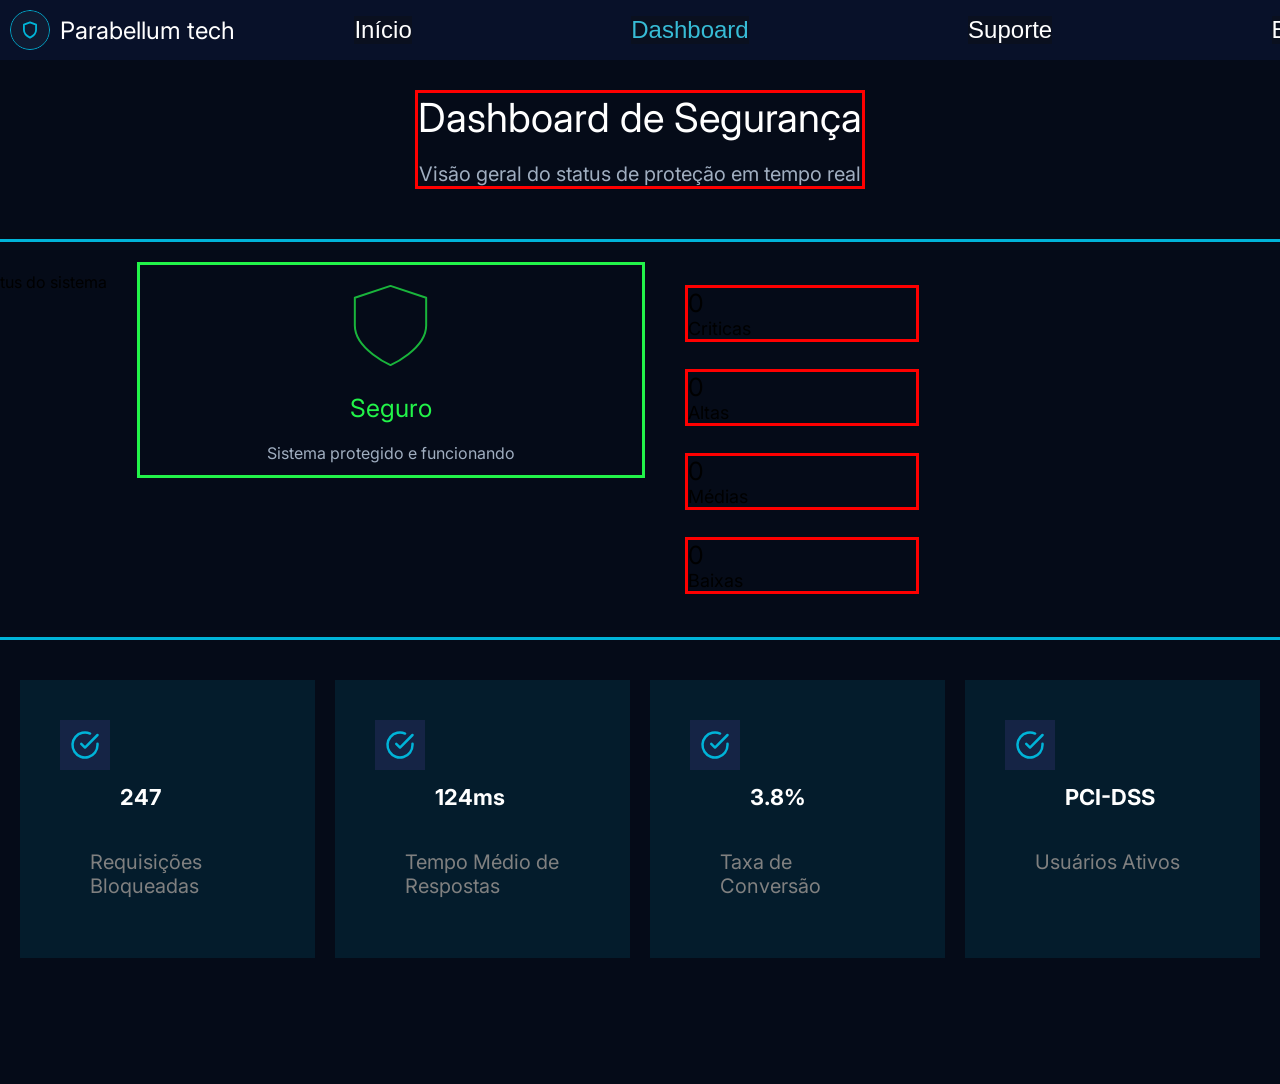
==== dashboard.html @ 0c48895d "criando primeira pagina dashboard" ====
<!DOCTYPE html>
<html lang="pt-br">
<head>
    <meta charset="UTF-8">
    <meta name="viewport" content="width=device-width, initial-scale=1.0">
    <title>Parabellum_tech</title>
    <link rel="stylesheet" href="dashboard.css">
</head>
<body>
    <header>
        <div class="cabecalho">
                <div class="logo-grupo"> 
                <img src="./pngs/Icon Button.svg" alt="Logo do grupo">
                <p>Parabellum tech</p>
                </div>
            <button class="inicioBtn"
                >Início
            </button>

            <button class="dashboardBtn">
                Dashboard
            </button>
    
            <button class="suporteBtn"
                >Suporte
            </button>
    
            <button class="entrarBtn"
                >Entrar
            </button>
    
        </div>
    </header>

    <div class="container">
        <div class="escrita_topo">
            <h>Dashboard de Segurança</h>
            <p>Visão geral do status de proteção em tempo real</p>
        </div>

        <div class="container_dahsboard">
            <div class="ss">
                <h>Status do sistema</h>
            </div>

            <div class="container_informativo">
                <img src="./pngs/Green_shild.svg">
                <h>Seguro</h>
                <p>Sistema protegido e funcionando</p>
            </div>

            <div class="cards_dash">

                <div class="criticas">
                    <h>0</h>
                    <p>Criticas</p>
                </div>

                <div class="altas">
                    <h>0</h>
                    <p>Altas</p>
                </div>

                 <div class="medias">
                    <h>0</h>
                    <p>Médias</p>
                </div>

                <div class="baixas">
                    <h>0</h>
                    <p>Baixas</p>
                </div>

            </div>

        </div>
            <div class="cards">
                
                <div class="card1">
                    <img src="./pngs/Check circle.svg">
                    <h1>247</h1>
                    <p>Requisições Bloqueadas</p>
                </div>
                
                <div class="card2">
                    <img src="./pngs/Check circle.svg">
                    <h1>124ms</h1>
                    <p>Tempo Médio de Respostas</p>
                </div>
                
                <div class="card3">
                    <img src="./pngs/Check circle.svg">
                    <h1>3.8%</h1>
                    <p>Taxa de Conversão</p>
                </div>
                
                <div class="card4">
                    <img src="./pngs/Check circle.svg">
                    <h1>PCI-DSS</h1>
                    <p>Usuários Ativos</p>
                </div>
            </div>


</div> 
</body>
</html>
---- dashboard.css ----
/*fontes*/
@import url('https://fonts.googleapis.com/css2?family=Inter:ital,opsz,wght@0,14..32,100..900;1,14..32,100..900&display=swap');

*{
    margin: 0;
    padding: 0;
    box-sizing: border-box;
}

body{
    font-family: 'Inter';
    background-color: #050B18;
}

/* Container principal */
.container{
    width:  100%;
    max-width: 1447px;
    min-height: 1024px;
    margin: auto; 

    border-radius: 40px;
    
    display: flex;
    flex-direction: column;
    align-items: center;

}

/* cabeçalho */
    .cabecalho
    {
        background-color: #081129;
        max-height: 69px;
        width: 1447px;
        margin: auto;
        padding: 10px;
        gap: 5px;

        display: flex;
        justify-content: space-between;
        align-items: center;
        font-size: 24px;
    }

    .logo-grupo {
    display: grid;
    grid-template-columns: auto auto;
    align-items: center;
    gap: 10px;
    }

    .logo-grupo img{
    border-radius: 50%;
    width: 40px;
    height: 40px;
    }

    .logo-grupo p
    {
    color: rgb(255, 255, 255);
    font-size: 24px;
    }

    .cabecalho button{
    font-size: 24px;
    margin-right: 100px;
    opacity: 1;

   background-color: #0A101F;
   border: none;
}

.inicioBtn, .dashboardBtn, .suporteBtn, .entrarBtn{
    color: rgb(255, 255, 255);
    font-size: 24px;
    margin-left: 10px; 
    background-color: none;
    cursor: pointer;

}

.serviçosBtn:hover, .inicioBtn:hover, .dashboardBtn:hover, .suporteBtn:hover, .entrarBtn:hover{
    color: #37bcd6;
    filter: brightness(0.9);
}

.dashboardBtn{
    color:#37bcd6;
    font-size: 24px;
    margin-left: 10px;
}

/*escrita prinipal*/

.escrita_topo{
    border: solid, red;
    display: flex;
    flex-direction: column;
    align-items: center;
    gap: 20px;
    margin: 30px;
}
.escrita_topo h{
    color: #ffffff;
    font-size: 40px;
}

.escrita_topo p{
    color: #A0AEC0;
    font-size: 20px;    
}

/* dashboard*/
.container_dahsboard{
    width: 1395px;
    height: 401px;

    display: flex;
    

    gap: 20px;
    padding: 20px;
    margin: 20px;

    border: #00B4D8, solid;
}

.ss{
    flex-direction: column;
    grid-template-columns: auto;
   justify-content: start;
    
    gap: 10px;
    padding: 10px;
}

.container_informativo{
    height: 216px;
    width: 508px;

    display: flex;
    flex-direction: column;
    align-items: center;
    justify-content: center;
    

    gap: 20px;

    margin: end;

    border: #22F449, solid;
}

.container_informativo h{
    font-size: 25px;
    color: #22F449;
}

.container_informativo p{
    font-size: 16px;
    color: #A0AEC0;
}

.cards_dash{
    display: grid;
    grid-template-columns: repeat 2, 1fr;
    align-items: center;
    


    min-Height: 74px;
    min-width: 274px;

    gap: 20px;
    padding: 20px;
}

.criticas, .altas, .medias, .baixas{
    border: solid, red;

    

 }

 .criticas h, .altas h, .medias h, .baixas h{
    font-size: 25px;
 }

 .criticas p, .altas p, .medias p, .baixas p{
    font-size: 18px;
 }

 /*cards*/

 .cards{
    min-width: 259px;
    min-height: 278px;
    
    display: grid;
    grid-template-columns: 1fr 1fr 1fr 1fr;
    gap: 20px;
    padding: 20px;
    
}

.card1, .card2, .card3, .card4{
    background-color: rgba(0, 180, 216, 0.1);   
    min-width: 259px;
    min-height: 278px;
    padding: 20px;
}
.cards h1{
    color: #ffffff;
    font-size: 22px;
    margin-left: 70px;  

    padding: 10px;
    
}

.cards p{
    color: #808080;
    font-size: 20px;    
    margin-left: 20px;
    
    padding: 30px;
}

.card1 img, .card2 img, .card3 img, .card4 img{
    width: 50px;
    height: 50px;
    margin-left: 20px;
    margin-top: 20px;
    padding: 10px;

    background: #152445;
}
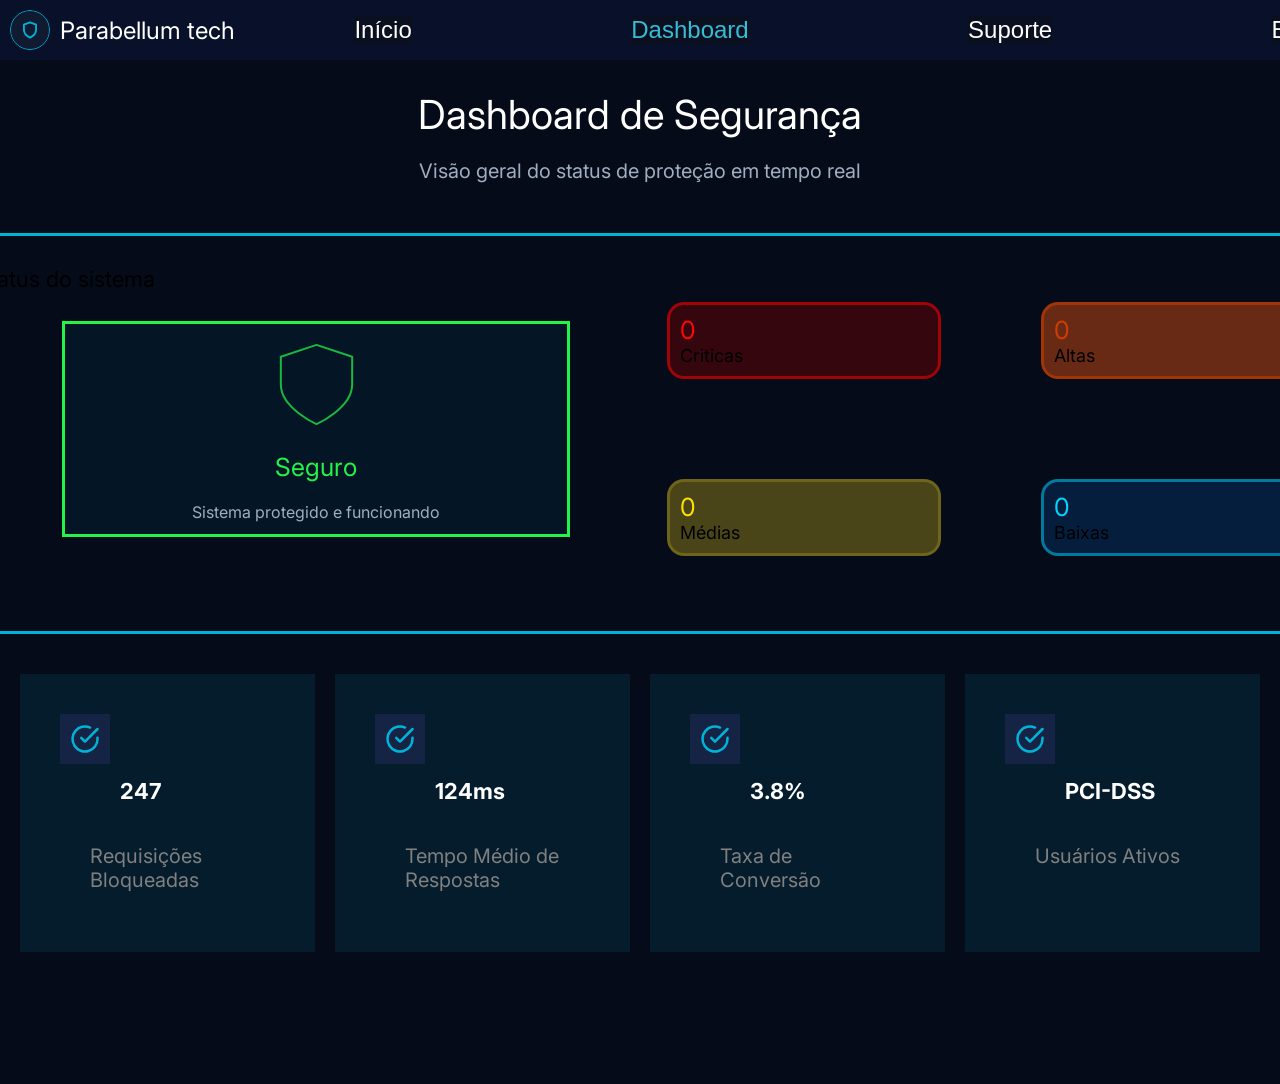
==== commit 92c48042: "primeira pagina do DB finalizada" ====
--- a/dashboard.html
+++ b/dashboard.html
@@ -43,36 +43,39 @@
                 <h>Status do sistema</h>
             </div>
 
-            <div class="container_informativo">
-                <img src="./pngs/Green_shild.svg">
-                <h>Seguro</h>
-                <p>Sistema protegido e funcionando</p>
+            <div class="alinhamento">
+                
+                <div class="container_informativo">
+                    <img src="./pngs/Green_shild.svg">
+                    <h>Seguro</h>
+                    <p>Sistema protegido e funcionando</p>
+                </div>
+                
+                <div class="cards_dash">
+                    
+                    <div class="criticas">
+                        <h>0</h>
+                        <p>Criticas</p>
+                    </div>
+                    
+                    <div class="altas">
+                        <h>0</h>
+                        <p>Altas</p>
+                    </div>
+                    
+                    <div class="medias">
+                        <h>0</h>
+                        <p>Médias</p>
+                    </div>
+                    
+                    <div class="baixas">
+                        <h>0</h>
+                        <p>Baixas</p>
+                    </div>
+                    
+                </div>
+                
             </div>
-
-            <div class="cards_dash">
-
-                <div class="criticas">
-                    <h>0</h>
-                    <p>Criticas</p>
-                </div>
-
-                <div class="altas">
-                    <h>0</h>
-                    <p>Altas</p>
-                </div>
-
-                 <div class="medias">
-                    <h>0</h>
-                    <p>Médias</p>
-                </div>
-
-                <div class="baixas">
-                    <h>0</h>
-                    <p>Baixas</p>
-                </div>
-
-            </div>
-
         </div>
             <div class="cards">
                 
--- a/dashboard.css
+++ b/dashboard.css
@@ -94,7 +94,6 @@
 /*escrita prinipal*/
 
 .escrita_topo{
-    border: solid, red;
     display: flex;
     flex-direction: column;
     align-items: center;
@@ -113,12 +112,10 @@
 
 /* dashboard*/
 .container_dahsboard{
+    
     width: 1395px;
     height: 401px;
 
-    display: flex;
-    
-
     gap: 20px;
     padding: 20px;
     margin: 20px;
@@ -127,12 +124,16 @@
 }
 
 .ss{
-    flex-direction: column;
-    grid-template-columns: auto;
-   justify-content: start;
-    
+    font-size: 22px;
+
     gap: 10px;
     padding: 10px;
+}
+
+.alinhamento{
+    display: flex;
+    justify-content: space-between;
+    
 }
 
 .container_informativo{
@@ -143,11 +144,13 @@
     flex-direction: column;
     align-items: center;
     justify-content: center;
-    
-
-    gap: 20px;
-
-    margin: end;
+
+    background-color: #05283B62;
+    
+
+    gap: 20px;
+
+    margin: auto;
 
     border: #22F449, solid;
 }
@@ -164,23 +167,22 @@
 
 .cards_dash{
     display: grid;
-    grid-template-columns: repeat 2, 1fr;
-    align-items: center;
-    
-
+    grid-template-columns: repeat(2,  1fr);
+
+    gap: 100px;
+
+}
+
+.criticas, .altas, .medias, .baixas{
 
     min-Height: 74px;
     min-width: 274px;
 
-    gap: 20px;
-    padding: 20px;
-}
-
-.criticas, .altas, .medias, .baixas{
-    border: solid, red;
-
-    
-
+    border-radius: 17px;
+    
+    
+    padding: 10px;
+    
  }
 
  .criticas h, .altas h, .medias h, .baixas h{
@@ -190,6 +192,43 @@
  .criticas p, .altas p, .medias p, .baixas p{
     font-size: 18px;
  }
+
+
+.criticas {
+    background-color: #82000064;
+    border: #ff00008a, solid;
+}
+ 
+.altas {
+    background-color: #9d3c13a7;
+    border: #ce3e0091, solid;
+}
+
+.medias {
+    background-color: #94861c7b;
+    border: #94861c7c, solid;
+}
+
+.baixas {
+    background-color: #08254cba;
+    border: #00b4d89e, solid;
+}
+
+.criticas h {
+    color: #ff0606;
+}
+
+.altas h {
+    color: #ce3e00;
+}
+
+.medias h {
+    color: #ffe100;
+}
+
+.baixas h {
+    color: #00d5ff;
+}
 
  /*cards*/
 
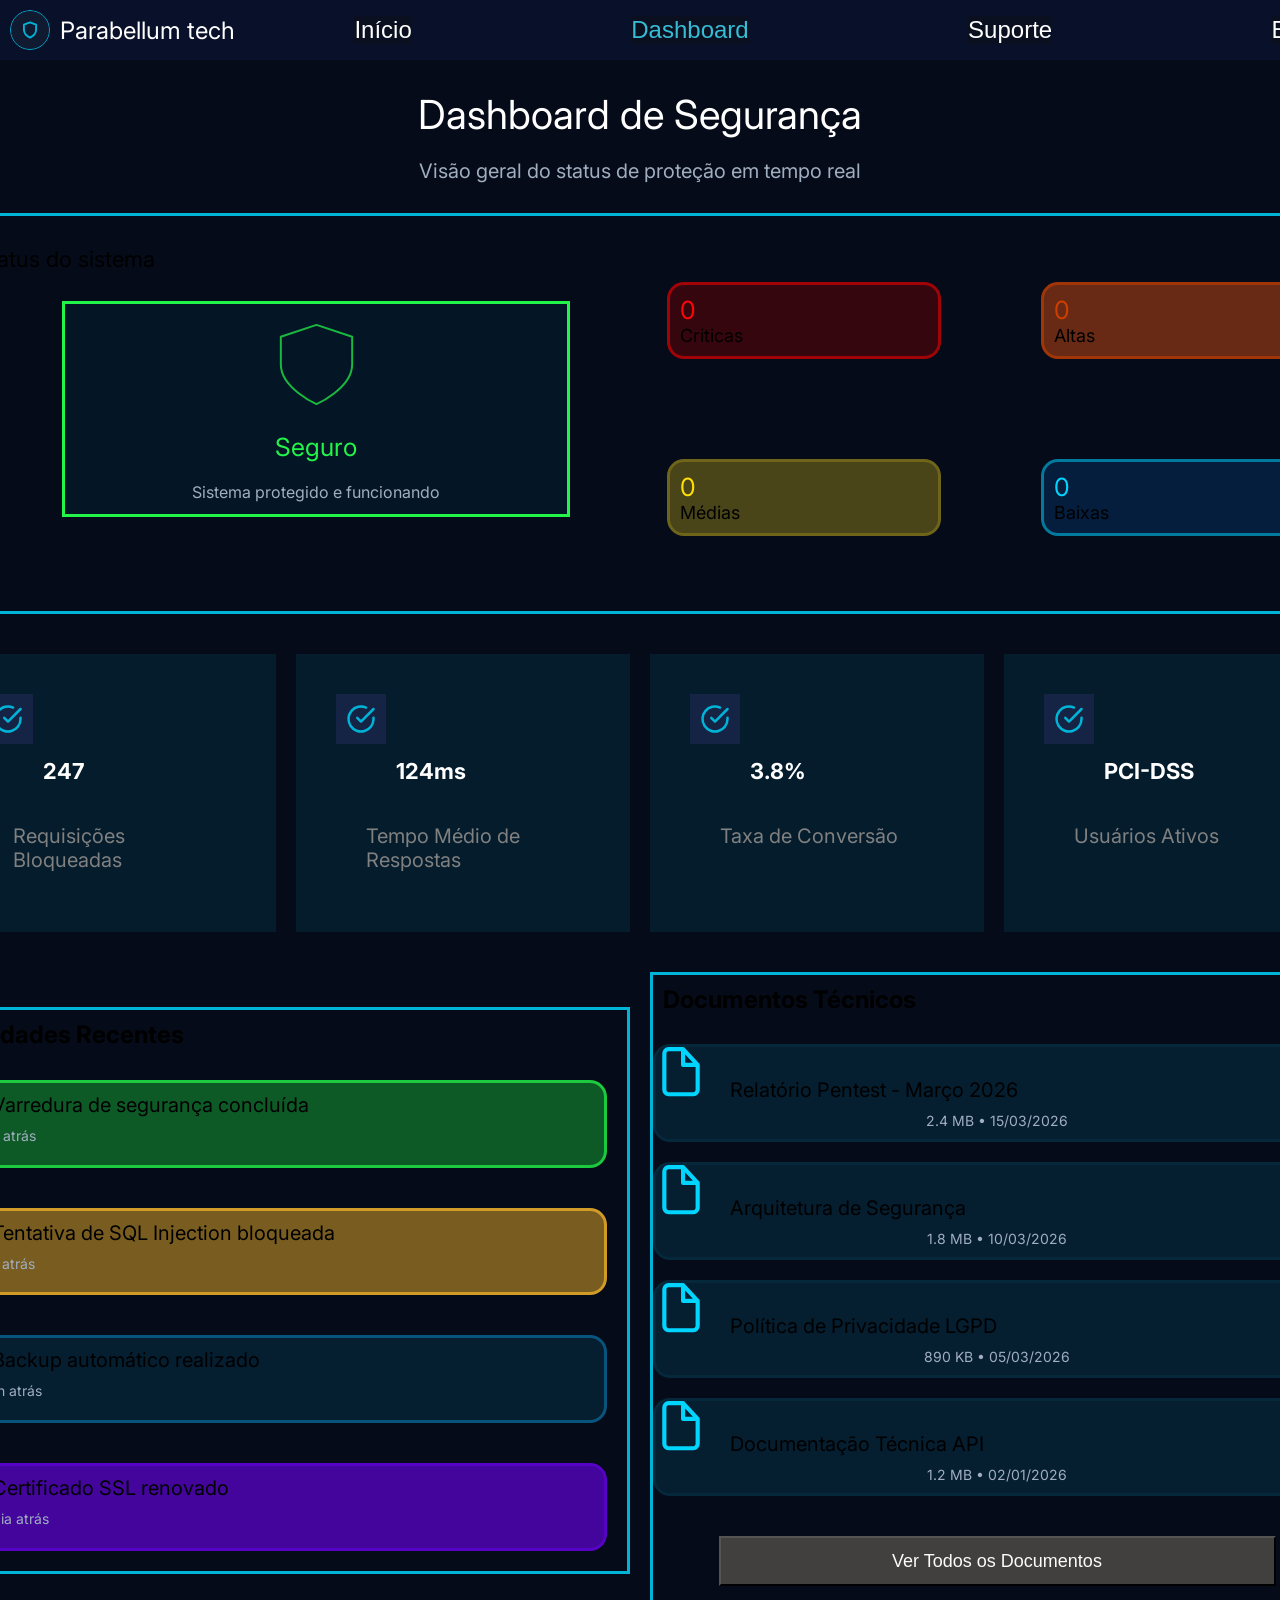
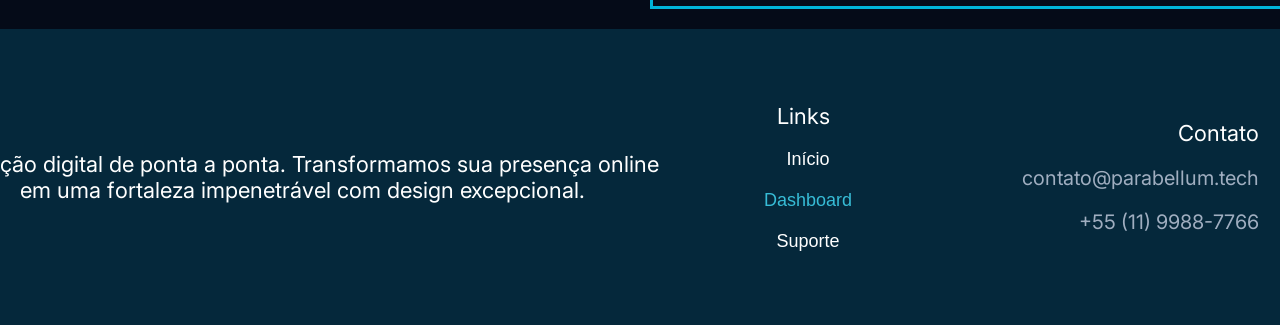
==== commit ad60c2ba: "Juntando os HTMLS e corrigindo espaçamento. Pendente corrigir bugs" ====
--- a/dashboard.html
+++ b/dashboard.html
@@ -33,6 +33,8 @@
     </header>
 
     <div class="container">
+    <section class="primeira_pagina">
+
         <div class="escrita_topo">
             <h>Dashboard de Segurança</h>
             <p>Visão geral do status de proteção em tempo real</p>
@@ -103,7 +105,99 @@
                     <p>Usuários Ativos</p>
                 </div>
             </div>
-
+        </section> 
+       
+        <section class="segunda_pagina">
+                    <div class="containers2">
+
+            <div class="caixa_at">
+                
+                <h1>Atividades Recentes</h1>
+                
+                <div class="caixa_verde">
+                    <h>Varredura de segurança concluída</h>
+                    <p>2h atrás</p>
+                </div>
+                
+                <div class="caixa_amarela">
+                    <h>Tentativa de SQL Injection bloqueada</h>
+                    <p>5h atrás</p>
+                </div>
+                
+                <div class="caixa_azul">
+                    <h>Backup automático realizado</h>
+                    <p>12h atrás </p>
+                </div>
+                
+                <div class="caixa_roxa">
+                    <h>Certificado SSL renovado</h>
+                    <p>1 dia atrás</p>
+                </div>
+                
+            </div>
+            
+            <div class="caixa_dc">
+                <h1>Documentos Técnicos</h1>
+                
+                <div class="retangulo1">
+                    <img src="./pngs/File.svg">
+                    <h>Relatório Pentest - Março 2026</h>
+                    <p>2.4 MB • 15/03/2026</p>
+                </div>
+                
+                <div class="retangulo2">
+                    <img src="./pngs/File.svg">
+                    <h>Arquitetura de Segurança</h>
+                    <p>1.8 MB • 10/03/2026</p>
+                </div>
+                
+                <div class="retangulo3">
+                    <img src="./pngs/File.svg">
+                    <h>Política de Privacidade LGPD</h>
+                    <p>890 KB • 05/03/2026</p>
+                </div>
+                
+                <div class="retangulo4">
+                    <img src="./pngs/File.svg">
+                    <h>Documentação Técnica API</h>
+                    <p>1.2 MB • 02/01/2026</p>
+                </div>
+                
+                <div class="vtd">
+                    <button class="vtdBtn">Ver Todos os Documentos</button>
+                </div>
+                
+            </div>
+            
+        </div>
+            
+            <footer class = "roda_pé">
+                <h>Proteção digital de ponta a ponta. Transformamos sua presença online
+                    <br> 
+                    em uma fortaleza impenetrável com design excepcional.</h>
+                    <div class = "container_link">
+                        <h>Links</h>
+                        <button class="inicioBtn"
+                        >Início
+                    </button>
+                    
+                <button class="dashboardBtn">
+                    Dashboard
+                </button>
+        
+                <button class="suporteBtn"
+                    >Suporte
+                </button>
+             </div>
+             <div class = "contato">
+                <h>Contato</h>
+                <br>
+                <p>contato@parabellum.tech</p>
+                <br>
+                <p>+55 (11) 9988-7766</p>
+        </footer>
+
+        </section>
 
 </div> 
 </body>
--- a/dashboard.css
+++ b/dashboard.css
@@ -275,3 +275,227 @@
 
     background: #152445;
 }
+
+
+/*segunda tela*/
+
+/*ativade recentes*/
+
+.containers2{
+    display: grid;
+    grid-template-columns: 1fr 1fr;
+}
+
+.caixa_at{
+    min-width: 694px;
+    min-height: 567px;
+    
+    margin: auto;   
+
+    border: solid, #00B4D8;
+    display: grid;
+}
+
+
+
+.caixa_verde, .caixa_amarela, .caixa_azul, .caixa_roxa{
+    
+    min-width: 518px;
+    min-height: 74px;
+
+    text-align: start;
+
+    border-radius: 17px;
+
+    margin: 20px;
+    
+    gap: 20px;
+    padding: 10px;
+}
+
+.caixa_verde h, .caixa_amarela h, .caixa_azul h, .caixa_roxa h{
+    font-size: 20px;
+    padding: 10px;
+
+    margin: 10px;
+ }
+
+ .caixa_verde p, .caixa_amarela p, .caixa_azul p, .caixa_roxa p{
+    font-size: 14px;
+    color: #A0AEC0;
+    margin: 10px;
+ }
+
+.caixa_verde {
+    background-color: #22f44857;
+    border: #22f448ba, solid;
+}
+ 
+.caixa_amarela {
+    background-color: #ffbc2c77;
+    border: #ffbc2ca7, solid;
+}
+
+.caixa_azul {
+    background-color: #05283baf;
+    border: #08547d, solid;
+}
+
+.caixa_roxa {
+    background-color: #5b03ceba;
+    border: #5b03cedf, solid;
+}
+
+
+
+/*documentacao*/
+
+.containers2 {
+    padding: 20px;
+    gap: 20px;
+}
+
+.containers2 h1{
+    padding: 10px;
+}
+
+.caixa_dc{
+min-width: 694px;
+min-height: 567px;
+
+    display: grid;
+     gap: 20px;
+
+    border: solid, #00B4D8;
+}
+
+
+.retangulo1, .retangulo2, .retangulo3, .retangulo4{
+    min-width: 518px;
+    min-height: 74px;
+
+    border-radius: 17px;
+
+
+}
+
+.retangulo1 img, .retangulo2 img, .retangulo3 img, .retangulo4 img{
+    width: 50px;
+    height: 50px;
+    align-items: start;
+    
+ 
+}
+
+.retangulo1 h, .retangulo2 h, .retangulo3 h, .retangulo4 h{
+    font-size: 20px;
+    padding: 10px;
+    margin: 10px;
+
+ }
+
+ .retangulo1 p, .retangulo2 p, .retangulo3 p, .retangulo4 p{
+    font-size: 14px;
+    color: #A0AEC0;
+    margin: 10px;
+
+    text-align: center;
+ }
+
+ .retangulo1, .retangulo2 , .retangulo3 , .retangulo4{
+    background-color: #05283baf;
+    border: #05283b, solid;
+}
+
+.vtd{
+    display: flex;
+    justify-content: center;
+}
+
+.vtdBtn{
+    color: #fcfcfc;
+    
+    font-size: 18px;
+
+    background-color: #423F3F;
+
+    cursor: pointer;
+    
+    min-width: 557px;
+    min-height: 50px;
+    margin: 20px;
+}
+
+.vtdBtn:hover{
+    color: #fcfcfc;
+    background-color: #313234;
+    filter: brightness(0.9);
+    transition: 0.3s;
+     }
+
+/*Roda Pé*/
+
+.roda_pé{
+    min-width: 1437px;
+    min-height: 296px;
+ 
+    font: "inter";
+
+    display: flex;
+    text-align: center;
+    align-items: center;
+
+    padding: 30PX;
+    gap: 20px;
+    margin: auto;
+
+    background-color: #05283B;
+}
+
+
+.roda_pé h{
+    color: #ffffff;
+    font-size: 22px;
+}
+
+.roda_pé p{
+    color: #A0AEC0;
+    font-size: 20px;    
+}
+
+.container_link{
+    display: flex;
+    flex-direction: column;
+
+    gap: 20px;
+
+    text-align: center;
+    padding: 10px;
+
+    margin: auto;
+ }
+
+ .container_link button{
+    border-radius: 17;
+    background: transparent;
+
+    
+    border: none;
+    font-size: 18px;          
+    cursor: pointer;
+ }
+
+ .container_link button:hover{
+    color: #37bcd6;
+    filter: brightness(0.9);
+ }
+
+ .contato{
+    display: flex;
+    flex-direction: column;
+
+    text-align: right;
+    padding: 10px;
+
+    margin: auto;
+ }
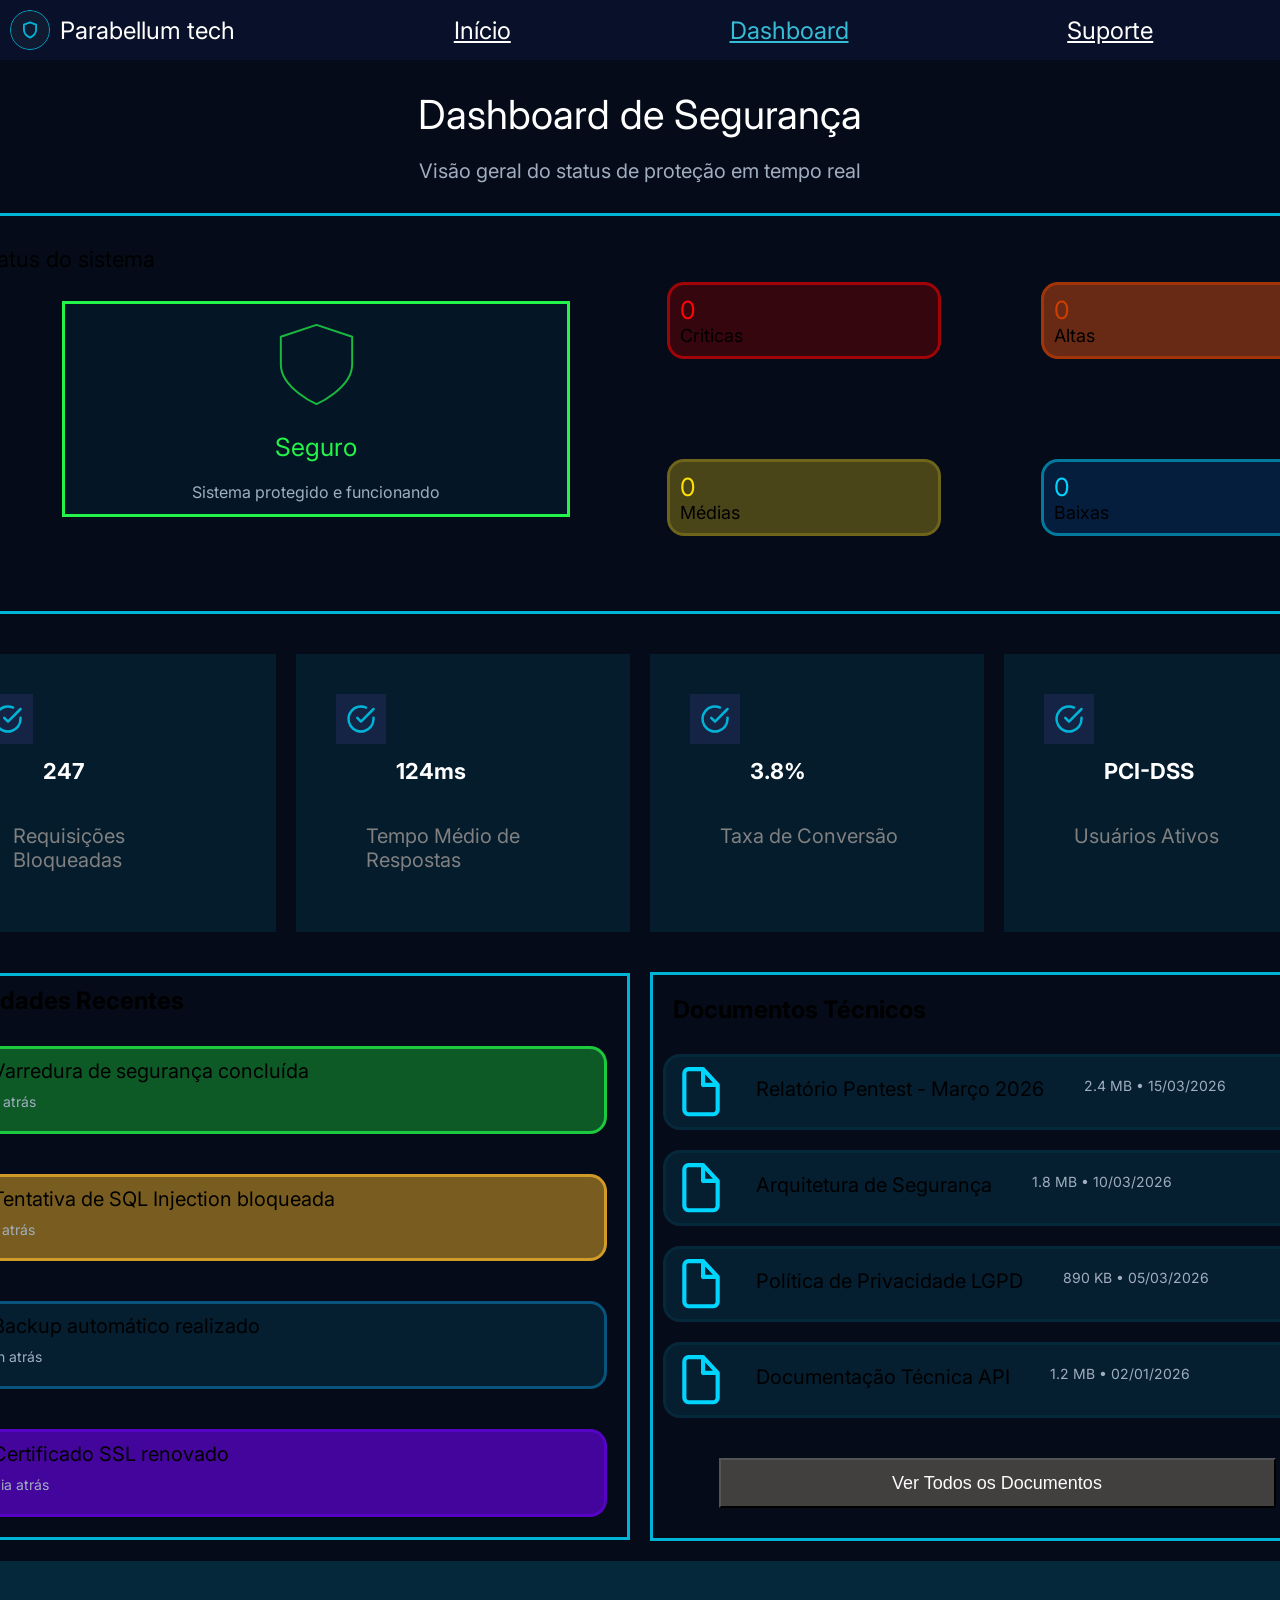
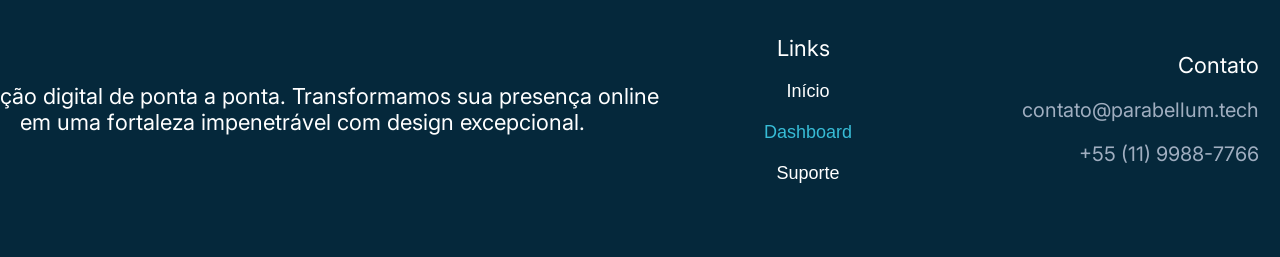
==== commit b7463f60: "Arrumando pasta do projeto e semanticas da pagina inicial" ====
--- a/dashboard.html
+++ b/dashboard.html
@@ -4,33 +4,24 @@
     <meta charset="UTF-8">
     <meta name="viewport" content="width=device-width, initial-scale=1.0">
     <title>Parabellum_tech</title>
-    <link rel="stylesheet" href="dashboard.css">
+    <link rel="stylesheet" href="css/dashboard.css">
 </head>
 <body>
-    <header>
-        <div class="cabecalho">
+        <header>
+            <nav class="cabecalho">
                 <div class="logo-grupo"> 
-                <img src="./pngs/Icon Button.svg" alt="Logo do grupo">
-                <p>Parabellum tech</p>
+                    <img src="img/Icon Button.svg" alt="Logo do grupo">
+                    <p>Parabellum tech</p>
                 </div>
-            <button class="inicioBtn"
-                >Início
-            </button>
+                
+                <a href="index.html" class="inicioBtn">Início</a>
+                <a href="dashboard.html" class="dashboardBtn">Dashboard</a>
+                <a href="suporte.html" class="suporteBtn">Suporte</a>
+                <a href="entrar.html" class="entrarBtn">Entrar</a>
 
-            <button class="dashboardBtn">
-                Dashboard
-            </button>
-    
-            <button class="suporteBtn"
-                >Suporte
-            </button>
-    
-            <button class="entrarBtn"
-                >Entrar
-            </button>
-    
-        </div>
-    </header>
+            </nav>
+
+        </header> 
 
     <div class="container">
     <section class="primeira_pagina">
--- a/css/dashboard.css
+++ b/css/dashboard.css
@@ -0,0 +1,505 @@
+/*fontes*/
+@import url('https://fonts.googleapis.com/css2?family=Inter:ital,opsz,wght@0,14..32,100..900;1,14..32,100..900&display=swap');
+
+*{
+    margin: 0;
+    padding: 0;
+    box-sizing: border-box;
+}
+
+body{
+    font-family: 'Inter';
+    background-color: #050B18;
+}
+
+/* Container principal */
+.container{
+    width:  100%;
+    max-width: 1447px;
+    min-height: 1024px;
+    margin: auto; 
+
+    border-radius: 40px;
+    
+    display: flex;
+    flex-direction: column;
+    align-items: center;
+
+}
+
+/* cabeçalho */
+    .cabecalho
+    {
+        background-color: #081129;
+        max-height: 69px;
+        width: 1447px;
+        margin: auto;
+        padding: 10px;
+        gap: 5px;
+
+        display: flex;
+        justify-content: space-between;
+        align-items: center;
+        font-size: 24px;
+    }
+
+    .logo-grupo {
+    display: grid;
+    grid-template-columns: auto auto;
+    align-items: center;
+    gap: 10px;
+    }
+
+    .logo-grupo img{
+    border-radius: 50%;
+    width: 40px;
+    height: 40px;
+    }
+
+    .logo-grupo p
+    {
+    color: rgb(255, 255, 255);
+    font-size: 24px;
+    }
+
+    .cabecalho button{
+    font-size: 24px;
+    margin-right: 100px;
+    opacity: 1;
+
+   background-color: #0A101F;
+   border: none;
+}
+
+.inicioBtn, .dashboardBtn, .suporteBtn, .entrarBtn{
+    color: rgb(255, 255, 255);
+    font-size: 24px;
+    margin-left: 10px; 
+    background-color: none;
+    cursor: pointer;
+
+}
+
+.serviçosBtn:hover, .inicioBtn:hover, .dashboardBtn:hover, .suporteBtn:hover, .entrarBtn:hover{
+    color: #37bcd6;
+    filter: brightness(0.9);
+}
+
+.dashboardBtn{
+    color:#37bcd6;
+    font-size: 24px;
+    margin-left: 10px;
+}
+
+/*escrita prinipal*/
+
+.escrita_topo{
+    display: flex;
+    flex-direction: column;
+    align-items: center;
+    gap: 20px;
+    margin: 30px;
+}
+.escrita_topo h{
+    color: #ffffff;
+    font-size: 40px;
+}
+
+.escrita_topo p{
+    color: #A0AEC0;
+    font-size: 20px;    
+}
+
+/* dashboard*/
+.container_dahsboard{
+    
+    width: 1395px;
+    height: 401px;
+
+    gap: 20px;
+    padding: 20px;
+    margin: 20px;
+
+    border: #00B4D8, solid;
+}
+
+.ss{
+    font-size: 22px;
+
+    gap: 10px;
+    padding: 10px;
+}
+
+.alinhamento{
+    display: flex;
+    justify-content: space-between;
+    
+}
+
+.container_informativo{
+    height: 216px;
+    width: 508px;
+
+    display: flex;
+    flex-direction: column;
+    align-items: center;
+    justify-content: center;
+
+    background-color: #05283B62;
+    
+
+    gap: 20px;
+
+    margin: auto;
+
+    border: #22F449, solid;
+}
+
+.container_informativo h{
+    font-size: 25px;
+    color: #22F449;
+}
+
+.container_informativo p{
+    font-size: 16px;
+    color: #A0AEC0;
+}
+
+.cards_dash{
+    display: grid;
+    grid-template-columns: repeat(2,  1fr);
+
+    gap: 100px;
+
+}
+
+.criticas, .altas, .medias, .baixas{
+
+    min-Height: 74px;
+    min-width: 274px;
+
+    border-radius: 17px;
+    
+    
+    padding: 10px;
+    
+ }
+
+ .criticas h, .altas h, .medias h, .baixas h{
+    font-size: 25px;
+ }
+
+ .criticas p, .altas p, .medias p, .baixas p{
+    font-size: 18px;
+ }
+
+
+.criticas {
+    background-color: #82000064;
+    border: #ff00008a, solid;
+}
+ 
+.altas {
+    background-color: #9d3c13a7;
+    border: #ce3e0091, solid;
+}
+
+.medias {
+    background-color: #94861c7b;
+    border: #94861c7c, solid;
+}
+
+.baixas {
+    background-color: #08254cba;
+    border: #00b4d89e, solid;
+}
+
+.criticas h {
+    color: #ff0606;
+}
+
+.altas h {
+    color: #ce3e00;
+}
+
+.medias h {
+    color: #ffe100;
+}
+
+.baixas h {
+    color: #00d5ff;
+}
+
+ /*cards*/
+
+ .cards{
+    min-width: 259px;
+    min-height: 278px;
+    
+    display: grid;
+    grid-template-columns: 1fr 1fr 1fr 1fr;
+    gap: 20px;
+    padding: 20px;
+    
+}
+
+.card1, .card2, .card3, .card4{
+    background-color: rgba(0, 180, 216, 0.1);   
+    min-width: 259px;
+    min-height: 278px;
+    padding: 20px;
+}
+.cards h1{
+    color: #ffffff;
+    font-size: 22px;
+    margin-left: 70px;  
+
+    padding: 10px;
+    
+}
+
+.cards p{
+    color: #808080;
+    font-size: 20px;    
+    margin-left: 20px;
+    
+    padding: 30px;
+}
+
+.card1 img, .card2 img, .card3 img, .card4 img{
+    width: 50px;
+    height: 50px;
+    margin-left: 20px;
+    margin-top: 20px;
+    padding: 10px;
+
+    background: #152445;
+}
+
+
+/*segunda tela*/
+
+/*ativade recentes*/
+
+.containers2{
+    display: grid;
+    grid-template-columns: 1fr 1fr;
+}
+
+.caixa_at{
+    min-width: 694px;
+    min-height: 567px;
+    
+    margin: auto;   
+
+    border: solid, #00B4D8;
+    display: grid;
+}
+
+
+
+.caixa_verde, .caixa_amarela, .caixa_azul, .caixa_roxa{
+    
+    min-width: 518px;
+    min-height: 74px;
+
+    text-align: start;
+
+    border-radius: 17px;
+
+    margin: 20px;
+    
+    gap: 20px;
+    padding: 10px;
+}
+
+.caixa_verde h, .caixa_amarela h, .caixa_azul h, .caixa_roxa h{
+    font-size: 20px;
+    padding: 10px;
+
+    margin: 10px;
+ }
+
+ .caixa_verde p, .caixa_amarela p, .caixa_azul p, .caixa_roxa p{
+    font-size: 14px;
+    color: #A0AEC0;
+    margin: 10px;
+ }
+
+.caixa_verde {
+    background-color: #22f44857;
+    border: #22f448ba, solid;
+}
+ 
+.caixa_amarela {
+    background-color: #ffbc2c77;
+    border: #ffbc2ca7, solid;
+}
+
+.caixa_azul {
+    background-color: #05283baf;
+    border: #08547d, solid;
+}
+
+.caixa_roxa {
+    background-color: #5b03ceba;
+    border: #5b03cedf, solid;
+}
+
+
+
+/*documentacao*/
+
+.containers2 {
+    padding: 20px;
+    gap: 20px;
+}
+
+.containers2 h1{
+    padding: 10px;
+}
+
+.caixa_dc{
+min-width: 694px;
+min-height: 567px;
+
+display: grid;
+padding: 10px;
+gap: 20px;
+border: solid, #00B4D8;
+
+}
+
+
+.retangulo1, .retangulo2, .retangulo3, .retangulo4{
+    min-width: 518px;
+    min-height: 74px;
+
+    border-radius: 17px;
+
+    display: flex;
+
+    background-color: #05283baf;
+    border: #05283b, solid;
+
+
+}
+
+.retangulo1 img, .retangulo2 img, .retangulo3 img, .retangulo4 img{
+    width: 50px;
+    height: 50px;
+    align-items: center;
+
+    margin: 10px;
+    
+ 
+}
+
+.retangulo1 h, .retangulo2 h, .retangulo3 h, .retangulo4 h{
+    font-size: 20px;
+    padding: 10px;
+    margin: 10px;
+
+ }
+
+ .retangulo1 p, .retangulo2 p, .retangulo3 p, .retangulo4 p{
+    font-size: 14px;
+    color: #A0AEC0;
+    margin: 20px;
+
+
+ }
+
+
+.vtd{
+    display: flex;
+    justify-content: center;
+}
+
+.vtdBtn{
+    color: #fcfcfc;
+    
+    font-size: 18px;
+
+    background-color: #423F3F;
+
+    cursor: pointer;
+    
+    min-width: 557px;
+    min-height: 50px;
+    margin: 20px;
+}
+
+.vtdBtn:hover{
+    color: #fcfcfc;
+    background-color: #313234;
+    filter: brightness(0.9);
+    transition: 0.3s;
+     }
+
+/*Roda Pé*/
+
+.roda_pé{
+    min-width: 1437px;
+    min-height: 296px;
+ 
+    font: "inter";
+
+    display: flex;
+    text-align: center;
+    align-items: center;
+
+    padding: 30PX;
+    gap: 20px;
+    margin: auto;
+
+    background-color: #05283B;
+}
+
+
+.roda_pé h{
+    color: #ffffff;
+    font-size: 22px;
+}
+
+.roda_pé p{
+    color: #A0AEC0;
+    font-size: 20px;    
+}
+
+.container_link{
+    display: flex;
+    flex-direction: column;
+
+    gap: 20px;
+
+    text-align: center;
+    padding: 10px;
+
+    margin: auto;
+ }
+
+ .container_link button{
+    border-radius: 17;
+    background: transparent;
+
+    
+    border: none;
+    font-size: 18px;          
+    cursor: pointer;
+ }
+
+ .container_link button:hover{
+    color: #37bcd6;
+    filter: brightness(0.9);
+ }
+
+ .contato{
+    display: flex;
+    flex-direction: column;
+
+    text-align: right;
+    padding: 10px;
+
+    margin: auto;
+ }
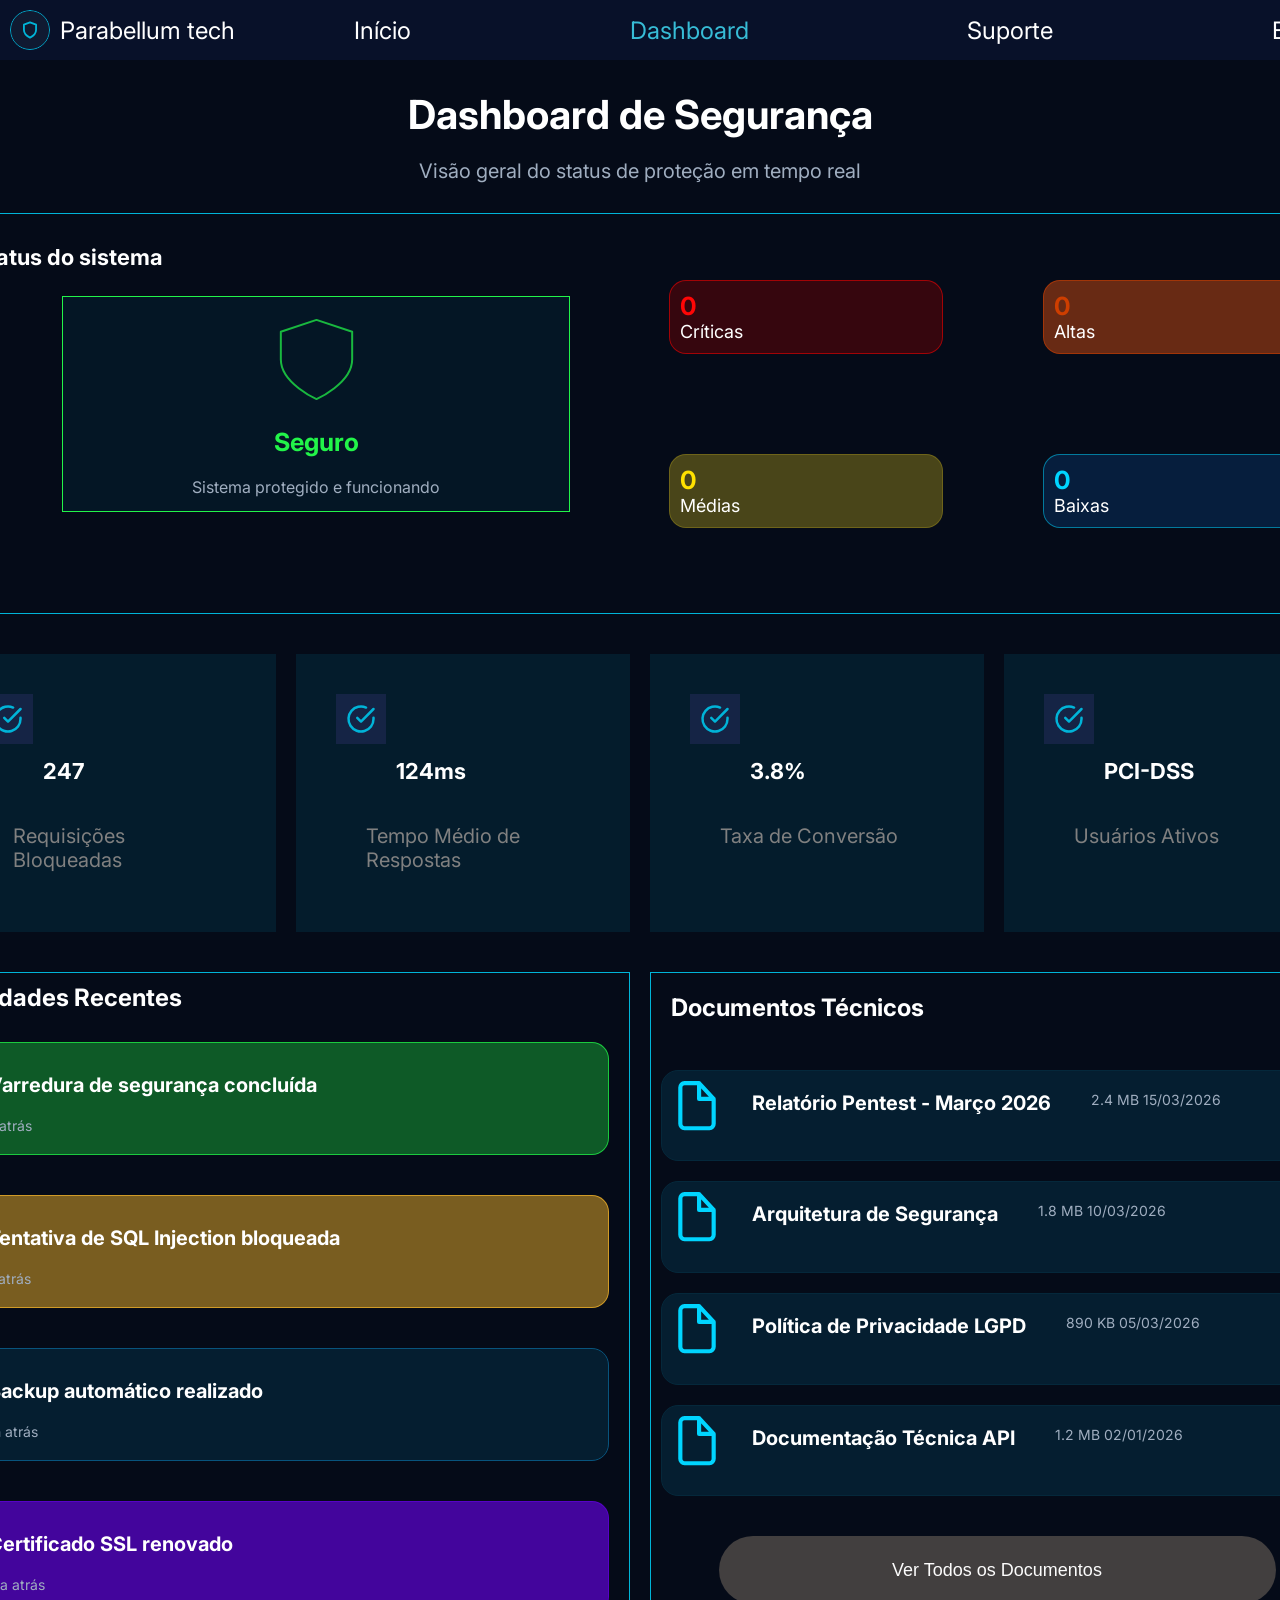
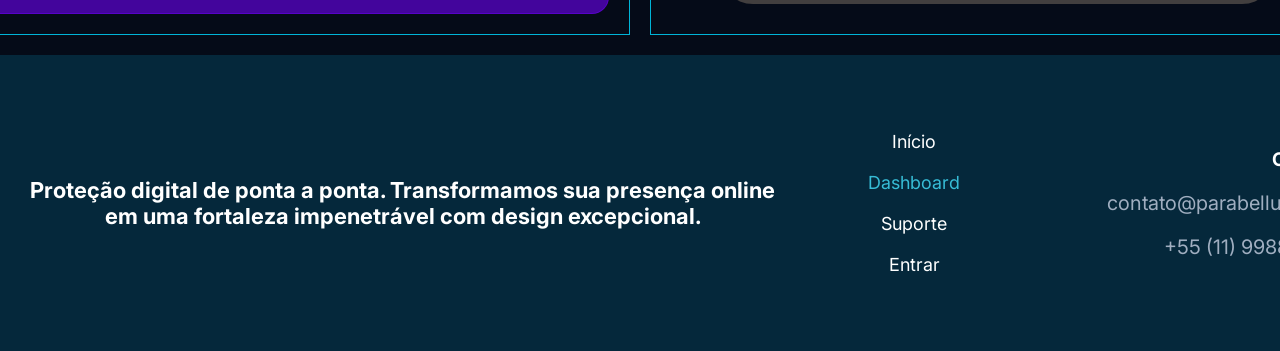
==== commit 7d5a4a5a: "arrumando semanticas e bugs visuais de todos as paginas." ====
--- a/dashboard.html
+++ b/dashboard.html
@@ -1,195 +1,176 @@
+<!-- Projeto Parabellum Tech - Página de Dashboard (dashboard.html) -->
 <!DOCTYPE html>
 <html lang="pt-br">
-<head>
-    <meta charset="UTF-8">
-    <meta name="viewport" content="width=device-width, initial-scale=1.0">
-    <title>Parabellum_tech</title>
-    <link rel="stylesheet" href="css/dashboard.css">
-</head>
-<body>
+    <head>
+        <meta charset="UTF-8">
+        <meta name="viewport" content="width=device-width, initial-scale=1.0">
+        <title>Parabellum_tech</title>
+        <link rel="stylesheet" href="css/dashboard.css">
+    </head>
+    <body>
         <header>
             <nav class="cabecalho">
-                <div class="logo-grupo"> 
+                <div class="logo-grupo">
                     <img src="img/Icon Button.svg" alt="Logo do grupo">
                     <p>Parabellum tech</p>
                 </div>
-                
+
                 <a href="index.html" class="inicioBtn">Início</a>
                 <a href="dashboard.html" class="dashboardBtn">Dashboard</a>
                 <a href="suporte.html" class="suporteBtn">Suporte</a>
                 <a href="entrar.html" class="entrarBtn">Entrar</a>
+            </nav>
+        </header>
 
-            </nav>
+        <main class="container">
+            <section class="primeira_pagina">
+                <div class="escrita_topo">
+                    <h1>Dashboard de Segurança</h1>
+                    <p>Visão geral do status de proteção em tempo real</p>
+                </div>
 
-        </header> 
+                <div class="container_dahsboard">
+                    <div class="ss">
+                        <h2>Status do sistema</h2>
+                    </div>
 
-    <div class="container">
-    <section class="primeira_pagina">
+                    <div class="alinhamento">
+                        <div class="container_informativo">
+                            <img src="img/Green_shild.svg" alt="Escudo de sistema seguro">
+                            <h3>Seguro</h3>
+                            <p>Sistema protegido e funcionando</p>
+                        </div>
 
-        <div class="escrita_topo">
-            <h>Dashboard de Segurança</h>
-            <p>Visão geral do status de proteção em tempo real</p>
-        </div>
+                        <div class="cards_dash">
+                            <div class="criticas">
+                                <h3>0</h3>
+                                <p>Críticas</p>
+                            </div>
 
-        <div class="container_dahsboard">
-            <div class="ss">
-                <h>Status do sistema</h>
+                            <div class="altas">
+                                <h3>0</h3>
+                                <p>Altas</p>
+                            </div>
+
+                            <div class="medias">
+                                <h3>0</h3>
+                                <p>Médias</p>
+                            </div>
+
+                            <div class="baixas">
+                                <h3>0</h3>
+                                <p>Baixas</p>
+                            </div>
+                        </div>
+                    </div>
+                </div>
+
+                <section class="cards">
+                    <div class="card1">
+                        <img src="img/Check circle.svg" alt="Ícone Requisições Bloqueadas">
+                        <h3>247</h3>
+                        <p>Requisições Bloqueadas</p>
+                    </div>
+
+                    <div class="card2">
+                        <img src="img/Check circle.svg" alt="Ícone Tempo Médio de Respostas">
+                        <h3>124ms</h3>
+                        <p>Tempo Médio de Respostas</p>
+                    </div>
+
+                    <div class="card3">
+                        <img src="img/Check circle.svg" alt="Ícone Taxa de Conversão">
+                        <h3>3.8%</h3>
+                        <p>Taxa de Conversão</p>
+                    </div>
+
+                    <div class="card4">
+                        <img src="img/Check circle.svg" alt="Ícone PCI-DSS">
+                        <h3>PCI-DSS</h3>
+                        <p>Usuários Ativos</p>
+                    </div>
+                </section>
+            </section>
+
+            <section class="segunda_pagina">
+                <div class="containers2">
+                    <div class="caixa_at">
+                        <h2>Atividades Recentes</h2>
+
+                        <div class="caixa_verde">
+                            <h3>Varredura de segurança concluída</h3>
+                            <p>2h atrás</p>
+                        </div>
+
+                        <div class="caixa_amarela">
+                            <h3>Tentativa de SQL Injection bloqueada</h3>
+                            <p>5h atrás</p>
+                        </div>
+
+                        <div class="caixa_azul">
+                            <h3>Backup automático realizado</h3>
+                            <p>12h atrás</p>
+                        </div>
+
+                        <div class="caixa_roxa">
+                            <h3>Certificado SSL renovado</h3>
+                            <p>1 dia atrás</p>
+                        </div>
+                    </div>
+
+                    <div class="caixa_dc">
+                        <h2>Documentos Técnicos</h2>
+
+                        <div class="retangulo1">
+                            <img src="img/File.svg" alt="Ícone de arquivo">
+                            <h3>Relatório Pentest - Março 2026</h3>
+                            <p>2.4 MB 15/03/2026</p>
+                        </div>
+
+                        <div class="retangulo2">
+                            <img src="img/File.svg" alt="Ícone de arquivo">
+                            <h3>Arquitetura de Segurança</h3>
+                            <p>1.8 MB 10/03/2026</p>
+                        </div>
+
+                        <div class="retangulo3">
+                            <img src="img/File.svg" alt="Ícone de arquivo">
+                            <h3>Política de Privacidade LGPD</h3>
+                            <p>890 KB 05/03/2026</p>
+                        </div>
+
+                        <div class="retangulo4">
+                            <img src="img/File.svg" alt="Ícone de arquivo">
+                            <h3>Documentação Técnica API</h3>
+                            <p>1.2 MB 02/01/2026</p>
+                        </div>
+
+                        <div class="vtd">
+                            <button type="button" class="vtdBtn">Ver Todos os Documentos</button>
+                        </div>
+                    </div>
+                </div>
+            </section>
+        </main>
+
+        <footer class="roda_pé">
+            <h2>Proteção digital de ponta a ponta. Transformamos sua presença online
+                <br>
+                em uma fortaleza impenetrável com design excepcional.
+            </h2>
+            <div class="container_link">
+                <a href="index.html" class="inicioBtn">Início</a>
+                <a href="dashboard.html" class="dashboardBtn">Dashboard</a>
+                <a href="suporte.html" class="suporteBtn">Suporte</a>
+                <a href="entrar.html" class="entrarBtn">Entrar</a>
             </div>
-
-            <div class="alinhamento">
-                
-                <div class="container_informativo">
-                    <img src="./pngs/Green_shild.svg">
-                    <h>Seguro</h>
-                    <p>Sistema protegido e funcionando</p>
-                </div>
-                
-                <div class="cards_dash">
-                    
-                    <div class="criticas">
-                        <h>0</h>
-                        <p>Criticas</p>
-                    </div>
-                    
-                    <div class="altas">
-                        <h>0</h>
-                        <p>Altas</p>
-                    </div>
-                    
-                    <div class="medias">
-                        <h>0</h>
-                        <p>Médias</p>
-                    </div>
-                    
-                    <div class="baixas">
-                        <h>0</h>
-                        <p>Baixas</p>
-                    </div>
-                    
-                </div>
-                
-            </div>
-        </div>
-            <div class="cards">
-                
-                <div class="card1">
-                    <img src="./pngs/Check circle.svg">
-                    <h1>247</h1>
-                    <p>Requisições Bloqueadas</p>
-                </div>
-                
-                <div class="card2">
-                    <img src="./pngs/Check circle.svg">
-                    <h1>124ms</h1>
-                    <p>Tempo Médio de Respostas</p>
-                </div>
-                
-                <div class="card3">
-                    <img src="./pngs/Check circle.svg">
-                    <h1>3.8%</h1>
-                    <p>Taxa de Conversão</p>
-                </div>
-                
-                <div class="card4">
-                    <img src="./pngs/Check circle.svg">
-                    <h1>PCI-DSS</h1>
-                    <p>Usuários Ativos</p>
-                </div>
-            </div>
-        </section> 
-       
-        <section class="segunda_pagina">
-                    <div class="containers2">
-
-            <div class="caixa_at">
-                
-                <h1>Atividades Recentes</h1>
-                
-                <div class="caixa_verde">
-                    <h>Varredura de segurança concluída</h>
-                    <p>2h atrás</p>
-                </div>
-                
-                <div class="caixa_amarela">
-                    <h>Tentativa de SQL Injection bloqueada</h>
-                    <p>5h atrás</p>
-                </div>
-                
-                <div class="caixa_azul">
-                    <h>Backup automático realizado</h>
-                    <p>12h atrás </p>
-                </div>
-                
-                <div class="caixa_roxa">
-                    <h>Certificado SSL renovado</h>
-                    <p>1 dia atrás</p>
-                </div>
-                
-            </div>
-            
-            <div class="caixa_dc">
-                <h1>Documentos Técnicos</h1>
-                
-                <div class="retangulo1">
-                    <img src="./pngs/File.svg">
-                    <h>Relatório Pentest - Março 2026</h>
-                    <p>2.4 MB • 15/03/2026</p>
-                </div>
-                
-                <div class="retangulo2">
-                    <img src="./pngs/File.svg">
-                    <h>Arquitetura de Segurança</h>
-                    <p>1.8 MB • 10/03/2026</p>
-                </div>
-                
-                <div class="retangulo3">
-                    <img src="./pngs/File.svg">
-                    <h>Política de Privacidade LGPD</h>
-                    <p>890 KB • 05/03/2026</p>
-                </div>
-                
-                <div class="retangulo4">
-                    <img src="./pngs/File.svg">
-                    <h>Documentação Técnica API</h>
-                    <p>1.2 MB • 02/01/2026</p>
-                </div>
-                
-                <div class="vtd">
-                    <button class="vtdBtn">Ver Todos os Documentos</button>
-                </div>
-                
-            </div>
-            
-        </div>
-            
-            <footer class = "roda_pé">
-                <h>Proteção digital de ponta a ponta. Transformamos sua presença online
-                    <br> 
-                    em uma fortaleza impenetrável com design excepcional.</h>
-                    <div class = "container_link">
-                        <h>Links</h>
-                        <button class="inicioBtn"
-                        >Início
-                    </button>
-                    
-                <button class="dashboardBtn">
-                    Dashboard
-                </button>
-        
-                <button class="suporteBtn"
-                    >Suporte
-                </button>
-             </div>
-             <div class = "contato">
-                <h>Contato</h>
+            <div class="contato">
+                <h3>Contato</h3>
                 <br>
                 <p>contato@parabellum.tech</p>
                 <br>
                 <p>+55 (11) 9988-7766</p>
+            </div>
         </footer>
-
-        </section>
-
-</div> 
-</body>
+    </body>
 </html>
--- a/css/dashboard.css
+++ b/css/dashboard.css
@@ -1,505 +1,430 @@
-/*fontes*/
+/* Projeto Parabellum Tech - Folha de Estilo do Dashboard (dashboard.css) */
 @import url('https://fonts.googleapis.com/css2?family=Inter:ital,opsz,wght@0,14..32,100..900;1,14..32,100..900&display=swap');
 
-*{
+* {
     margin: 0;
     padding: 0;
     box-sizing: border-box;
 }
 
-body{
-    font-family: 'Inter';
+body {
+    font-family: 'Inter', sans-serif;
     background-color: #050B18;
 }
 
-/* Container principal */
-.container{
-    width:  100%;
+.container {
+    width: 100%;
     max-width: 1447px;
     min-height: 1024px;
-    margin: auto; 
-
+    margin: auto;
     border-radius: 40px;
-    
     display: flex;
     flex-direction: column;
     align-items: center;
-
-}
-
-/* cabeçalho */
-    .cabecalho
-    {
-        background-color: #081129;
-        max-height: 69px;
-        width: 1447px;
-        margin: auto;
-        padding: 10px;
-        gap: 5px;
-
-        display: flex;
-        justify-content: space-between;
-        align-items: center;
-        font-size: 24px;
-    }
-
-    .logo-grupo {
+}
+
+.cabecalho {
+    background-color: #081129;
+    max-height: 69px;
+    width: 1447px;
+    margin: auto;
+    padding: 10px;
+    gap: 5px;
+    display: flex;
+    justify-content: space-between;
+    align-items: center;
+    font-size: 24px;
+}
+
+.logo-grupo {
     display: grid;
     grid-template-columns: auto auto;
     align-items: center;
     gap: 10px;
-    }
-
-    .logo-grupo img{
+}
+
+.logo-grupo img {
     border-radius: 50%;
     width: 40px;
     height: 40px;
-    }
-
-    .logo-grupo p
-    {
+}
+
+.logo-grupo p {
     color: rgb(255, 255, 255);
     font-size: 24px;
-    }
-
-    .cabecalho button{
+}
+
+.cabecalho a {
     font-size: 24px;
     margin-right: 100px;
     opacity: 1;
-
-   background-color: #0A101F;
-   border: none;
-}
-
-.inicioBtn, .dashboardBtn, .suporteBtn, .entrarBtn{
+    background-color: transparent;
+    border: none;
+    text-decoration: none;
+}
+
+.inicioBtn, .dashboardBtn, .suporteBtn, .entrarBtn {
     color: rgb(255, 255, 255);
     font-size: 24px;
-    margin-left: 10px; 
-    background-color: none;
+    margin-left: 10px;
+    background-color: transparent;
     cursor: pointer;
-
-}
-
-.serviçosBtn:hover, .inicioBtn:hover, .dashboardBtn:hover, .suporteBtn:hover, .entrarBtn:hover{
+    text-decoration: none;
+}
+
+.inicioBtn:hover, .dashboardBtn:hover, .suporteBtn:hover, .entrarBtn:hover {
     color: #37bcd6;
     filter: brightness(0.9);
 }
 
-.dashboardBtn{
-    color:#37bcd6;
+.dashboardBtn {
+    color: #37bcd6;
     font-size: 24px;
     margin-left: 10px;
 }
 
-/*escrita prinipal*/
-
-.escrita_topo{
+.escrita_topo {
     display: flex;
     flex-direction: column;
     align-items: center;
     gap: 20px;
     margin: 30px;
 }
-.escrita_topo h{
+
+.escrita_topo h1 {
     color: #ffffff;
     font-size: 40px;
 }
 
-.escrita_topo p{
+.escrita_topo p {
     color: #A0AEC0;
-    font-size: 20px;    
-}
-
-/* dashboard*/
-.container_dahsboard{
-    
+    font-size: 20px;
+}
+
+.container_dahsboard {
     width: 1395px;
     height: 401px;
-
     gap: 20px;
     padding: 20px;
     margin: 20px;
-
-    border: #00B4D8, solid;
-}
-
-.ss{
+    border: 1px solid #00B4D8;
+}
+
+.ss {
     font-size: 22px;
-
     gap: 10px;
     padding: 10px;
 }
 
-.alinhamento{
+.ss h2 {
+    color: #ffffff;
+    font-size: 22px;
+}
+
+.alinhamento {
     display: flex;
     justify-content: space-between;
-    
-}
-
-.container_informativo{
+}
+
+.container_informativo {
     height: 216px;
     width: 508px;
-
     display: flex;
     flex-direction: column;
     align-items: center;
     justify-content: center;
-
     background-color: #05283B62;
-    
-
-    gap: 20px;
-
-    margin: auto;
-
-    border: #22F449, solid;
-}
-
-.container_informativo h{
+    gap: 20px;
+    margin: auto;
+    border: 1px solid #22F449;
+}
+
+.container_informativo h3 {
     font-size: 25px;
     color: #22F449;
 }
 
-.container_informativo p{
+.container_informativo p {
     font-size: 16px;
     color: #A0AEC0;
 }
 
-.cards_dash{
-    display: grid;
-    grid-template-columns: repeat(2,  1fr);
-
+.cards_dash {
+    display: grid;
+    grid-template-columns: repeat(2, 1fr);
     gap: 100px;
-
-}
-
-.criticas, .altas, .medias, .baixas{
-
-    min-Height: 74px;
+}
+
+.criticas, .altas, .medias, .baixas {
+    min-height: 74px;
     min-width: 274px;
-
     border-radius: 17px;
-    
-    
-    padding: 10px;
-    
- }
-
- .criticas h, .altas h, .medias h, .baixas h{
+    padding: 10px;
+}
+
+.criticas h3, .altas h3, .medias h3, .baixas h3 {
     font-size: 25px;
- }
-
- .criticas p, .altas p, .medias p, .baixas p{
+}
+
+.criticas p, .altas p, .medias p, .baixas p {
     font-size: 18px;
- }
-
+    color: #ffffff;
+}
 
 .criticas {
     background-color: #82000064;
-    border: #ff00008a, solid;
-}
- 
+    border: 1px solid #ff00008a;
+}
+
 .altas {
     background-color: #9d3c13a7;
-    border: #ce3e0091, solid;
+    border: 1px solid #ce3e0091;
 }
 
 .medias {
     background-color: #94861c7b;
-    border: #94861c7c, solid;
+    border: 1px solid #94861c7c;
 }
 
 .baixas {
     background-color: #08254cba;
-    border: #00b4d89e, solid;
-}
-
-.criticas h {
+    border: 1px solid #00b4d89e;
+}
+
+.criticas h3 {
     color: #ff0606;
 }
 
-.altas h {
+.altas h3 {
     color: #ce3e00;
 }
 
-.medias h {
+.medias h3 {
     color: #ffe100;
 }
 
-.baixas h {
+.baixas h3 {
     color: #00d5ff;
 }
 
- /*cards*/
-
- .cards{
+.cards {
     min-width: 259px;
     min-height: 278px;
-    
     display: grid;
     grid-template-columns: 1fr 1fr 1fr 1fr;
     gap: 20px;
     padding: 20px;
-    
-}
-
-.card1, .card2, .card3, .card4{
-    background-color: rgba(0, 180, 216, 0.1);   
+}
+
+.card1, .card2, .card3, .card4 {
+    background-color: rgba(0, 180, 216, 0.1);
     min-width: 259px;
     min-height: 278px;
     padding: 20px;
 }
-.cards h1{
+
+.cards h3 {
     color: #ffffff;
     font-size: 22px;
-    margin-left: 70px;  
-
-    padding: 10px;
-    
-}
-
-.cards p{
+    margin-left: 70px;
+    padding: 10px;
+}
+
+.cards p {
     color: #808080;
-    font-size: 20px;    
+    font-size: 20px;
     margin-left: 20px;
-    
     padding: 30px;
 }
 
-.card1 img, .card2 img, .card3 img, .card4 img{
+.card1 img, .card2 img, .card3 img, .card4 img {
     width: 50px;
     height: 50px;
     margin-left: 20px;
     margin-top: 20px;
     padding: 10px;
-
     background: #152445;
 }
 
-
-/*segunda tela*/
-
-/*ativade recentes*/
-
-.containers2{
+.containers2 {
     display: grid;
     grid-template-columns: 1fr 1fr;
-}
-
-.caixa_at{
+    padding: 20px;
+    gap: 20px;
+}
+
+.containers2 h2 {
+    color: #ffffff;
+    padding: 10px;
+}
+
+.caixa_at {
     min-width: 694px;
     min-height: 567px;
-    
-    margin: auto;   
-
-    border: solid, #00B4D8;
-    display: grid;
-}
-
-
-
-.caixa_verde, .caixa_amarela, .caixa_azul, .caixa_roxa{
-    
+    margin: auto;
+    border: 1px solid #00B4D8;
+    display: grid;
+}
+
+.caixa_verde, .caixa_amarela, .caixa_azul, .caixa_roxa {
     min-width: 518px;
     min-height: 74px;
-
     text-align: start;
-
     border-radius: 17px;
-
     margin: 20px;
-    
-    gap: 20px;
-    padding: 10px;
-}
-
-.caixa_verde h, .caixa_amarela h, .caixa_azul h, .caixa_roxa h{
+    gap: 20px;
+    padding: 10px;
+}
+
+.caixa_verde h3, .caixa_amarela h3, .caixa_azul h3, .caixa_roxa h3 {
+    color: #ffffff;
     font-size: 20px;
     padding: 10px;
-
     margin: 10px;
- }
-
- .caixa_verde p, .caixa_amarela p, .caixa_azul p, .caixa_roxa p{
+}
+
+.caixa_verde p, .caixa_amarela p, .caixa_azul p, .caixa_roxa p {
     font-size: 14px;
     color: #A0AEC0;
     margin: 10px;
- }
+}
 
 .caixa_verde {
     background-color: #22f44857;
-    border: #22f448ba, solid;
-}
- 
+    border: 1px solid #22f448ba;
+}
+
 .caixa_amarela {
     background-color: #ffbc2c77;
-    border: #ffbc2ca7, solid;
+    border: 1px solid #ffbc2ca7;
 }
 
 .caixa_azul {
     background-color: #05283baf;
-    border: #08547d, solid;
+    border: 1px solid #08547d;
 }
 
 .caixa_roxa {
     background-color: #5b03ceba;
-    border: #5b03cedf, solid;
-}
-
-
-
-/*documentacao*/
-
-.containers2 {
-    padding: 20px;
-    gap: 20px;
-}
-
-.containers2 h1{
-    padding: 10px;
-}
-
-.caixa_dc{
-min-width: 694px;
-min-height: 567px;
-
-display: grid;
-padding: 10px;
-gap: 20px;
-border: solid, #00B4D8;
-
-}
-
-
-.retangulo1, .retangulo2, .retangulo3, .retangulo4{
+    border: 1px solid #5b03cedf;
+}
+
+.caixa_dc {
+    min-width: 694px;
+    min-height: 567px;
+    display: grid;
+    padding: 10px;
+    gap: 20px;
+    border: 1px solid #00B4D8;
+}
+
+.retangulo1, .retangulo2, .retangulo3, .retangulo4 {
     min-width: 518px;
     min-height: 74px;
-
     border-radius: 17px;
-
-    display: flex;
-
+    display: flex;
     background-color: #05283baf;
-    border: #05283b, solid;
-
-
-}
-
-.retangulo1 img, .retangulo2 img, .retangulo3 img, .retangulo4 img{
+    border: 1px solid #05283b;
+}
+
+.retangulo1 img, .retangulo2 img, .retangulo3 img, .retangulo4 img {
     width: 50px;
     height: 50px;
     align-items: center;
-
     margin: 10px;
-    
- 
-}
-
-.retangulo1 h, .retangulo2 h, .retangulo3 h, .retangulo4 h{
+}
+
+.retangulo1 h3, .retangulo2 h3, .retangulo3 h3, .retangulo4 h3 {
+    color: #ffffff;
     font-size: 20px;
     padding: 10px;
     margin: 10px;
-
- }
-
- .retangulo1 p, .retangulo2 p, .retangulo3 p, .retangulo4 p{
+}
+
+.retangulo1 p, .retangulo2 p, .retangulo3 p, .retangulo4 p {
     font-size: 14px;
     color: #A0AEC0;
     margin: 20px;
-
-
- }
-
-
-.vtd{
+}
+
+.vtd {
     display: flex;
     justify-content: center;
 }
 
-.vtdBtn{
+.vtdBtn {
     color: #fcfcfc;
-    
     font-size: 18px;
-
     background-color: #423F3F;
-
+    border: none;
+    border-radius: 40px;
     cursor: pointer;
-    
     min-width: 557px;
     min-height: 50px;
     margin: 20px;
 }
 
-.vtdBtn:hover{
+.vtdBtn:hover {
     color: #fcfcfc;
     background-color: #313234;
     filter: brightness(0.9);
     transition: 0.3s;
-     }
-
-/*Roda Pé*/
-
-.roda_pé{
+}
+
+.roda_pé {
     min-width: 1437px;
     min-height: 296px;
- 
-    font: "inter";
-
+    font-family: "Inter", sans-serif;
     display: flex;
     text-align: center;
     align-items: center;
-
-    padding: 30PX;
-    gap: 20px;
-    margin: auto;
-
+    padding: 30px;
+    gap: 20px;
+    margin: auto;
     background-color: #05283B;
 }
 
-
-.roda_pé h{
+.roda_pé h2 {
     color: #ffffff;
     font-size: 22px;
 }
 
-.roda_pé p{
+.roda_pé p {
     color: #A0AEC0;
-    font-size: 20px;    
-}
-
-.container_link{
+    font-size: 20px;
+}
+
+.container_link {
     display: flex;
     flex-direction: column;
-
-    gap: 20px;
-
+    gap: 20px;
     text-align: center;
     padding: 10px;
-
-    margin: auto;
- }
-
- .container_link button{
-    border-radius: 17;
+    margin: auto;
+}
+
+.container_link a {
+    border-radius: 17px;
     background: transparent;
-
-    
     border: none;
-    font-size: 18px;          
+    font-size: 18px;
     cursor: pointer;
- }
-
- .container_link button:hover{
+    text-decoration: none;
+}
+
+.container_link a:hover {
     color: #37bcd6;
     filter: brightness(0.9);
- }
-
- .contato{
+}
+
+.contato {
     display: flex;
     flex-direction: column;
-
     text-align: right;
     padding: 10px;
-
-    margin: auto;
- }+    margin: auto;
+}
+
+.contato h3 {
+    color: #ffffff;
+}
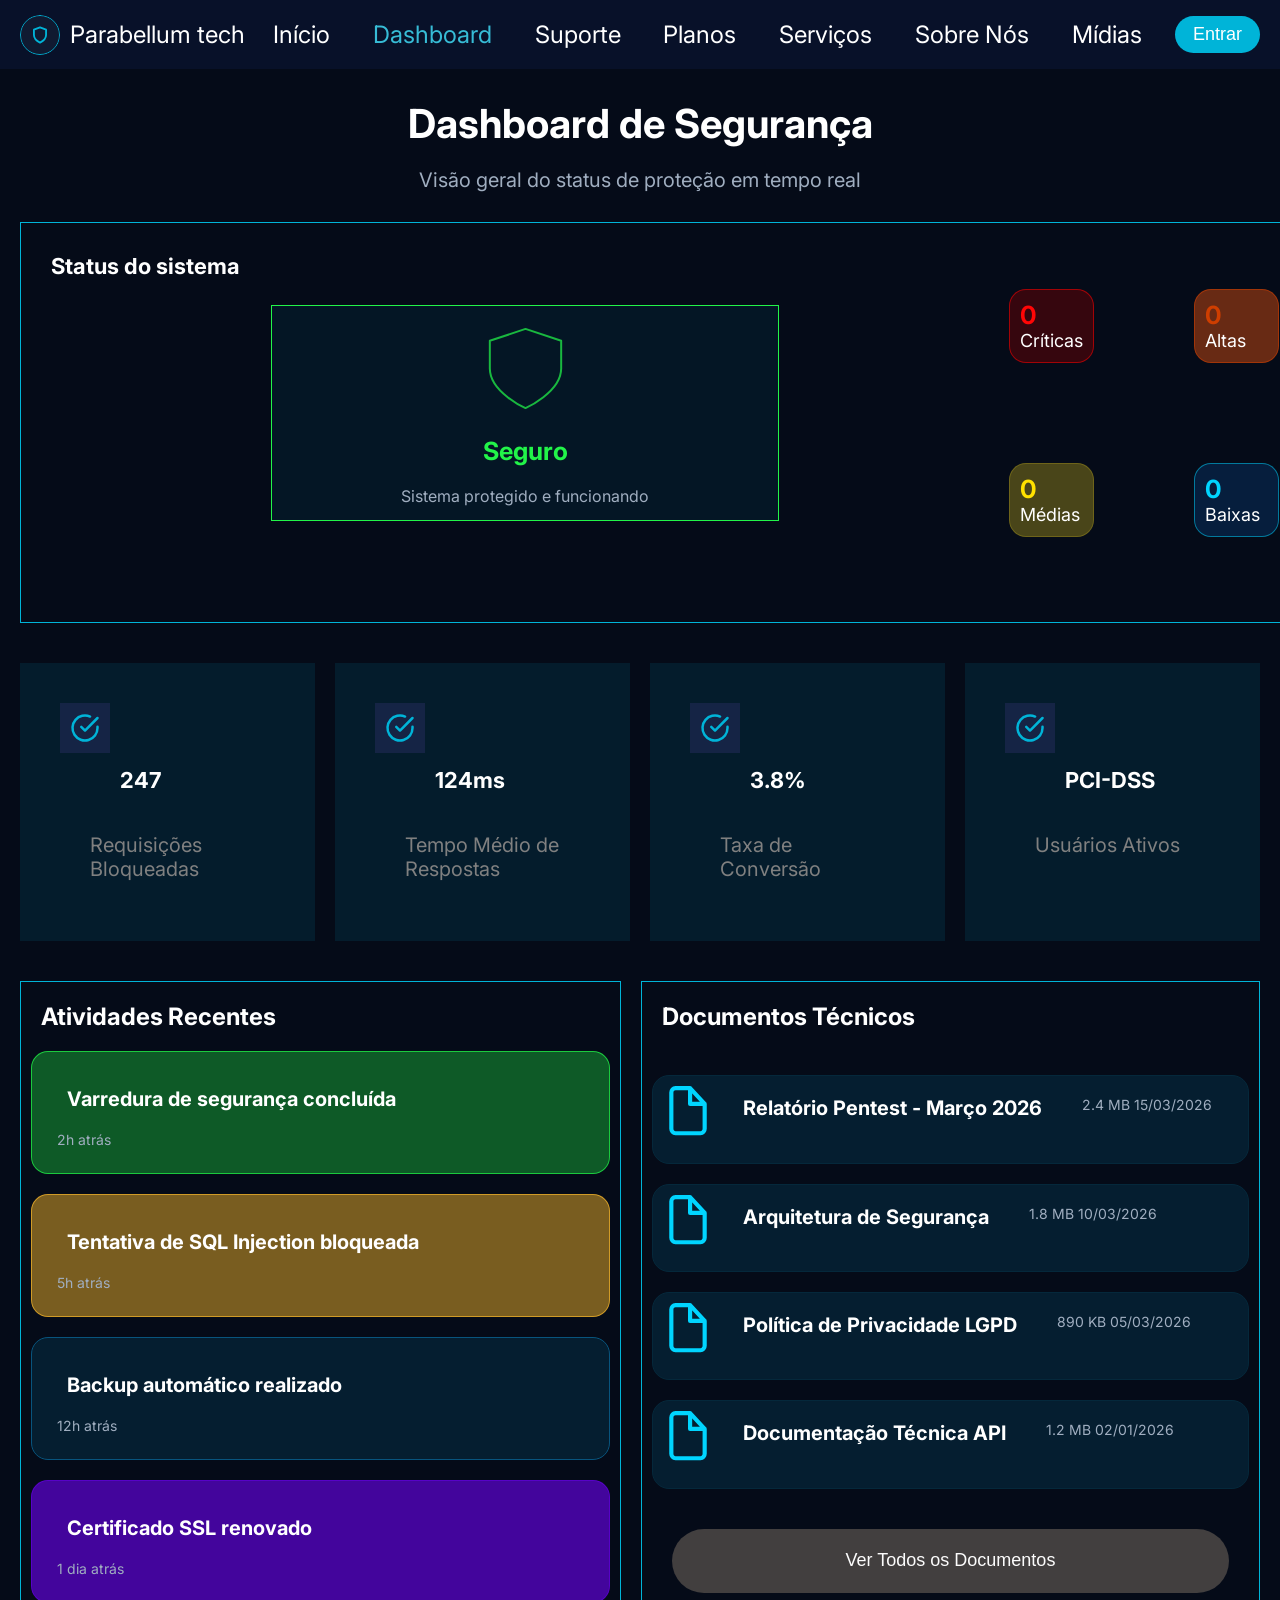
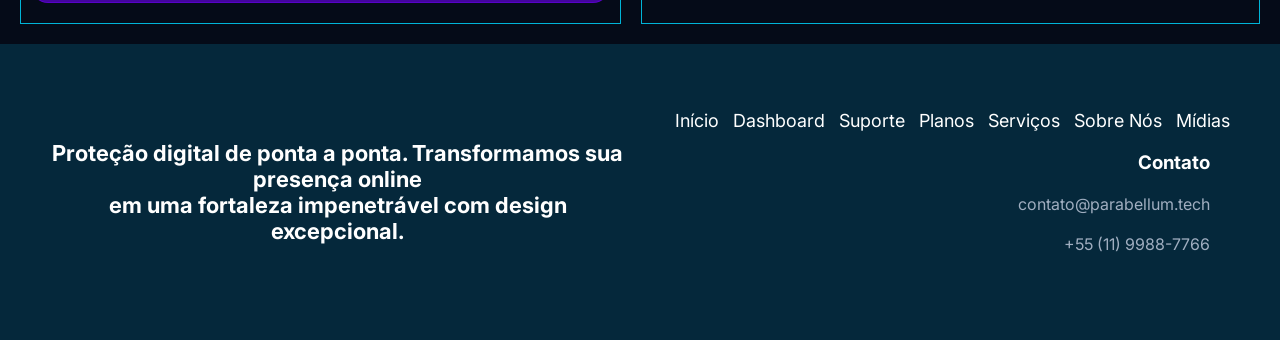
==== commit f4b6c2ce: "Criando todos os htmls e css, realizando linkando cada um em seu devido css. Indicie de procura e ro" ====
--- a/dashboard.html
+++ b/dashboard.html
@@ -1,5 +1,4 @@
-<!-- Projeto Parabellum Tech - Página de Dashboard (dashboard.html) -->
-<!DOCTYPE html>
+    <!DOCTYPE html>
 <html lang="pt-br">
     <head>
         <meta charset="UTF-8">
@@ -10,17 +9,20 @@
     <body>
         <header>
             <nav class="cabecalho">
-                <div class="logo-grupo">
+                <div class="logo-grupo"> 
                     <img src="img/Icon Button.svg" alt="Logo do grupo">
                     <p>Parabellum tech</p>
                 </div>
-
                 <a href="index.html" class="inicioBtn">Início</a>
                 <a href="dashboard.html" class="dashboardBtn">Dashboard</a>
                 <a href="suporte.html" class="suporteBtn">Suporte</a>
-                <a href="entrar.html" class="entrarBtn">Entrar</a>
+                <a href="planos.html" class="planosBtn">Planos</a> 
+                <a href="servicos.html" class="servicosBtn">Serviços</a>
+                <a href="sobre.html" class="sobreBtn">Sobre Nós</a>
+                <a href="midias.html" class="midiasBtn">Mídias</a>
+                <button type="button" class="entrarBtn">Entrar</button>
             </nav>
-        </header>
+        </header> 
 
         <main class="container">
             <section class="primeira_pagina">
@@ -153,17 +155,19 @@
             </section>
         </main>
 
-        <footer class="roda_pé">
+        <footer class="roda_pe">
             <h2>Proteção digital de ponta a ponta. Transformamos sua presença online
-                <br>
+                <br> 
                 em uma fortaleza impenetrável com design excepcional.
             </h2>
             <div class="container_link">
                 <a href="index.html" class="inicioBtn">Início</a>
                 <a href="dashboard.html" class="dashboardBtn">Dashboard</a>
                 <a href="suporte.html" class="suporteBtn">Suporte</a>
-                <a href="entrar.html" class="entrarBtn">Entrar</a>
-            </div>
+                <a href="planos.html" class="planosBtn">Planos</a> 
+                <a href="servicos.html" class="servicosBtn">Serviços</a>
+                <a href="sobre.html" class="sobreBtn">Sobre Nós</a>
+                <a href="midias.html" class="midiasBtn">Mídias</a>
             <div class="contato">
                 <h3>Contato</h3>
                 <br>
--- a/css/dashboard.css
+++ b/css/dashboard.css
@@ -1,4 +1,4 @@
-/* Projeto Parabellum Tech - Folha de Estilo do Dashboard (dashboard.css) */
+/* Projeto Parabellum Tech - Folha de Estilo da Página Inicial (index.css) */
 @import url('https://fonts.googleapis.com/css2?family=Inter:ital,opsz,wght@0,14..32,100..900;1,14..32,100..900&display=swap');
 
 * {
@@ -16,21 +16,24 @@
     width: 100%;
     max-width: 1447px;
     min-height: 1024px;
-    margin: auto;
+    margin: auto; 
     border-radius: 40px;
     display: flex;
     flex-direction: column;
     align-items: center;
+    overflow-x: hidden; 
 }
 
 .cabecalho {
     background-color: #081129;
-    max-height: 69px;
-    width: 1447px;
+    width: 100%;
+    max-width: 1447px;
+    min-height: 69px;
     margin: auto;
-    padding: 10px;
+    padding: 10px 20px;
     gap: 5px;
     display: flex;
+    flex-wrap: wrap; 
     justify-content: space-between;
     align-items: center;
     font-size: 24px;
@@ -56,23 +59,45 @@
 
 .cabecalho a {
     font-size: 24px;
-    margin-right: 100px;
+    margin-right: 15px; 
     opacity: 1;
     background-color: transparent;
     border: none;
     text-decoration: none;
 }
 
-.inicioBtn, .dashboardBtn, .suporteBtn, .entrarBtn {
+.inicioBtn, .dashboardBtn, .suporteBtn, .planosBtn, .servicosBtn, .sobreBtn, .midiasBtn {
     color: rgb(255, 255, 255);
     font-size: 24px;
-    margin-left: 10px;
+    margin-left: 10px; 
     background-color: transparent;
     cursor: pointer;
     text-decoration: none;
 }
 
-.inicioBtn:hover, .dashboardBtn:hover, .suporteBtn:hover, .entrarBtn:hover {
+.entrarBtn {
+    border: 1px solid var(--accent-blue);
+    color: var(--accent-blue);
+    padding: 8px 18px;
+    border-radius: 40px;
+    text-decoration: none;
+    font-weight: 500;
+    transition: all 0.3s ease;
+    background-color: #00B4D8;
+    border-radius: 40px;
+    border: none;
+    color: white;
+    font-size: 18px;          
+    cursor: pointer;
+}
+
+.entrarBtn:hover {
+    background-color: #316fc5;
+    filter: brightness(0.9);
+    transition: 0.3s;
+}
+
+.inicioBtn:hover, .dashboardBtn:hover, .suporteBtn:hover, .planosBtn:hover, .servicosBtn:hover, .sobreBtn:hover, .midiasBtn:hover {
     color: #37bcd6;
     filter: brightness(0.9);
 }
@@ -102,8 +127,10 @@
 }
 
 .container_dahsboard {
-    width: 1395px;
+    width: 100%;
+    max-width: 1395px;
     height: 401px;
+
     gap: 20px;
     padding: 20px;
     margin: 20px;
@@ -128,15 +155,20 @@
 
 .container_informativo {
     height: 216px;
-    width: 508px;
+    width: 100%;
+    max-width: 508px;
+
     display: flex;
     flex-direction: column;
     align-items: center;
     justify-content: center;
+    flex-wrap: wrap;
+
     background-color: #05283B62;
+    border: 1px solid #22F449;
+
     gap: 20px;
     margin: auto;
-    border: 1px solid #22F449;
 }
 
 .container_informativo h3 {
@@ -152,12 +184,13 @@
 .cards_dash {
     display: grid;
     grid-template-columns: repeat(2, 1fr);
+    
     gap: 100px;
 }
 
 .criticas, .altas, .medias, .baixas {
     min-height: 74px;
-    min-width: 274px;
+    width: 100%;
     border-radius: 17px;
     padding: 10px;
 }
@@ -208,8 +241,9 @@
 }
 
 .cards {
-    min-width: 259px;
+    width: 100%;
     min-height: 278px;
+
     display: grid;
     grid-template-columns: 1fr 1fr 1fr 1fr;
     gap: 20px;
@@ -218,7 +252,7 @@
 
 .card1, .card2, .card3, .card4 {
     background-color: rgba(0, 180, 216, 0.1);
-    min-width: 259px;
+    width: 100%;
     min-height: 278px;
     padding: 20px;
 }
@@ -249,8 +283,15 @@
 .containers2 {
     display: grid;
     grid-template-columns: 1fr 1fr;
+
+    max-width: 1300px;
+    width: 100%;
+    height: 100%;
+
+
     padding: 20px;
     gap: 20px;
+    margin: 0 auto;
 }
 
 .containers2 h2 {
@@ -259,21 +300,25 @@
 }
 
 .caixa_at {
-    min-width: 694px;
     min-height: 567px;
+    width: 100%;
+
     margin: auto;
+    padding: 10px;
+
     border: 1px solid #00B4D8;
     display: grid;
 }
 
 .caixa_verde, .caixa_amarela, .caixa_azul, .caixa_roxa {
-    min-width: 518px;
     min-height: 74px;
+    width: 100%;
+
     text-align: start;
     border-radius: 17px;
-    margin: 20px;
-    gap: 20px;
-    padding: 10px;
+
+    margin: 10px 0;
+    padding: 15px;
 }
 
 .caixa_verde h3, .caixa_amarela h3, .caixa_azul h3, .caixa_roxa h3 {
@@ -310,21 +355,26 @@
 }
 
 .caixa_dc {
-    min-width: 694px;
+    width: 100%;
     min-height: 567px;
+
     display: grid;
     padding: 10px;
     gap: 20px;
+    
     border: 1px solid #00B4D8;
 }
 
 .retangulo1, .retangulo2, .retangulo3, .retangulo4 {
-    min-width: 518px;
+    width: 100%;
     min-height: 74px;
+
     border-radius: 17px;
-    display: flex;
     background-color: #05283baf;
     border: 1px solid #05283b;
+
+    display: flex;
+    flex-wrap: wrap;
 }
 
 .retangulo1 img, .retangulo2 img, .retangulo3 img, .retangulo4 img {
@@ -371,32 +421,29 @@
     transition: 0.3s;
 }
 
-.roda_pé {
-    min-width: 1437px;
+.roda_pe {
+    width: 100%;
     min-height: 296px;
     font-family: "Inter", sans-serif;
     display: flex;
+    flex-wrap: wrap;
     text-align: center;
     align-items: center;
-    padding: 30px;
+    justify-content: space-between;
+    padding: 40px;
     gap: 20px;
     margin: auto;
     background-color: #05283B;
 }
 
-.roda_pé h2 {
+.roda_pe h2 {
     color: #ffffff;
     font-size: 22px;
-}
-
-.roda_pé p {
-    color: #A0AEC0;
-    font-size: 20px;
-}
-
-.container_link {
-    display: flex;
-    flex-direction: column;
+    flex: 1;
+    min-width: 300px;
+}
+
+.container_link {   
     gap: 20px;
     text-align: center;
     padding: 10px;
@@ -404,27 +451,96 @@
 }
 
 .container_link a {
-    border-radius: 17px;
+    border-radius: 40px;
     background: transparent;
     border: none;
-    font-size: 18px;
+    font-size: 18px;          
     cursor: pointer;
     text-decoration: none;
+    color: white;
 }
 
 .container_link a:hover {
-    color: #37bcd6;
+    color: #316fc5;
     filter: brightness(0.9);
+    transition: 0.3s;
 }
 
 .contato {
     display: flex;
     flex-direction: column;
     text-align: right;
-    padding: 10px;
+    padding: 20px;
     margin: auto;
+    color: #A0AEC0;
 }
 
 .contato h3 {
     color: #ffffff;
+}
+
+
+@media (max-width: 1024px) {
+    .cards {
+        grid-template-columns: 1fr 1fr; 
+    }
+    
+    .cards_3 {
+        grid-template-columns: 1fr 1fr; 
+    }
+
+    .container_projetos {
+        grid-template-columns: 1fr; 
+    }
+}
+
+@media (max-width: 768px) {
+    .cabecalho {
+        flex-direction: column; 
+        text-align: center;
+        gap: 15px;
+    }
+    
+    .cabecalho a, .inicioBtn, .dashboardBtn, .suporteBtn, .entrarBtn {
+        margin: 5px 0;
+        font-size: 20px;
+    }
+    
+    .logo-grupo {
+        margin-bottom: 15px;
+    }
+
+    .cards, .cards_3 {
+        grid-template-columns: 1fr; 
+    }
+
+    .status-blindagem {
+        grid-template-columns: 1fr; 
+    }
+
+    .conteudo-card {
+        grid-template-columns: 1fr;
+        text-align: center;
+    }
+    
+    .escritas_vr, .escritas_vd {
+        text-align: center;
+    }
+
+    .pc h1 {
+        font-size: 32px;
+    }
+
+    .meio_escritas h2 {
+        font-size: 32px;
+    }
+
+    .roda_pe {
+        flex-direction: column; 
+        text-align: center;
+    }
+    
+    .contato {
+        text-align: center;
+    }
 }
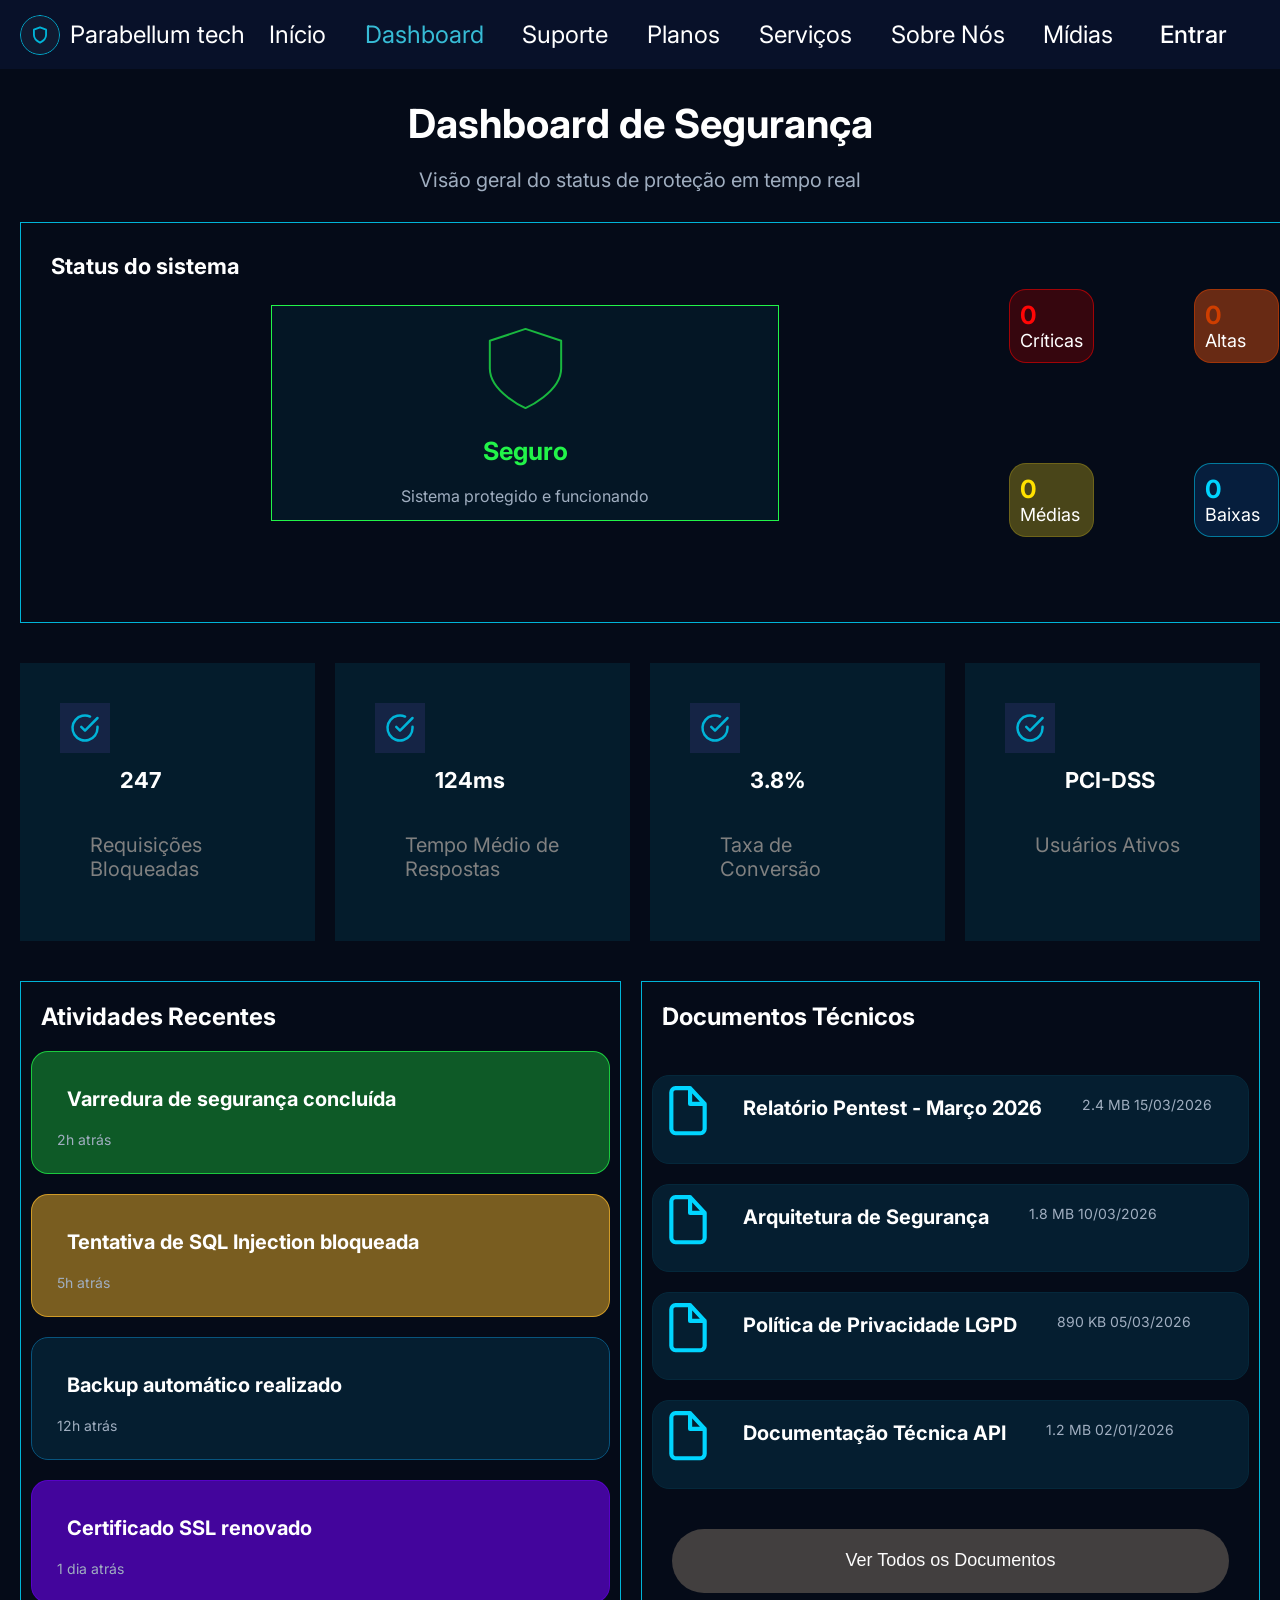
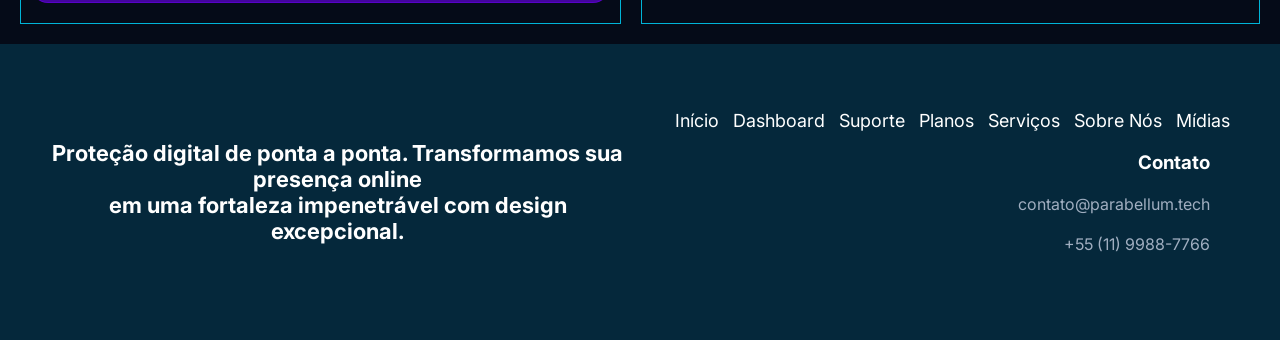
==== commit dbd326f4: "HTML concluidos, CSS feito e responsivo, faltantando apenas colocar tabela em planos e realizar o JS" ====
--- a/dashboard.html
+++ b/dashboard.html
@@ -20,7 +20,7 @@
                 <a href="servicos.html" class="servicosBtn">Serviços</a>
                 <a href="sobre.html" class="sobreBtn">Sobre Nós</a>
                 <a href="midias.html" class="midiasBtn">Mídias</a>
-                <button type="button" class="entrarBtn">Entrar</button>
+                <a href="entrar.html" class="entrarBtn">Entrar</a>
             </nav>
         </header> 
 
